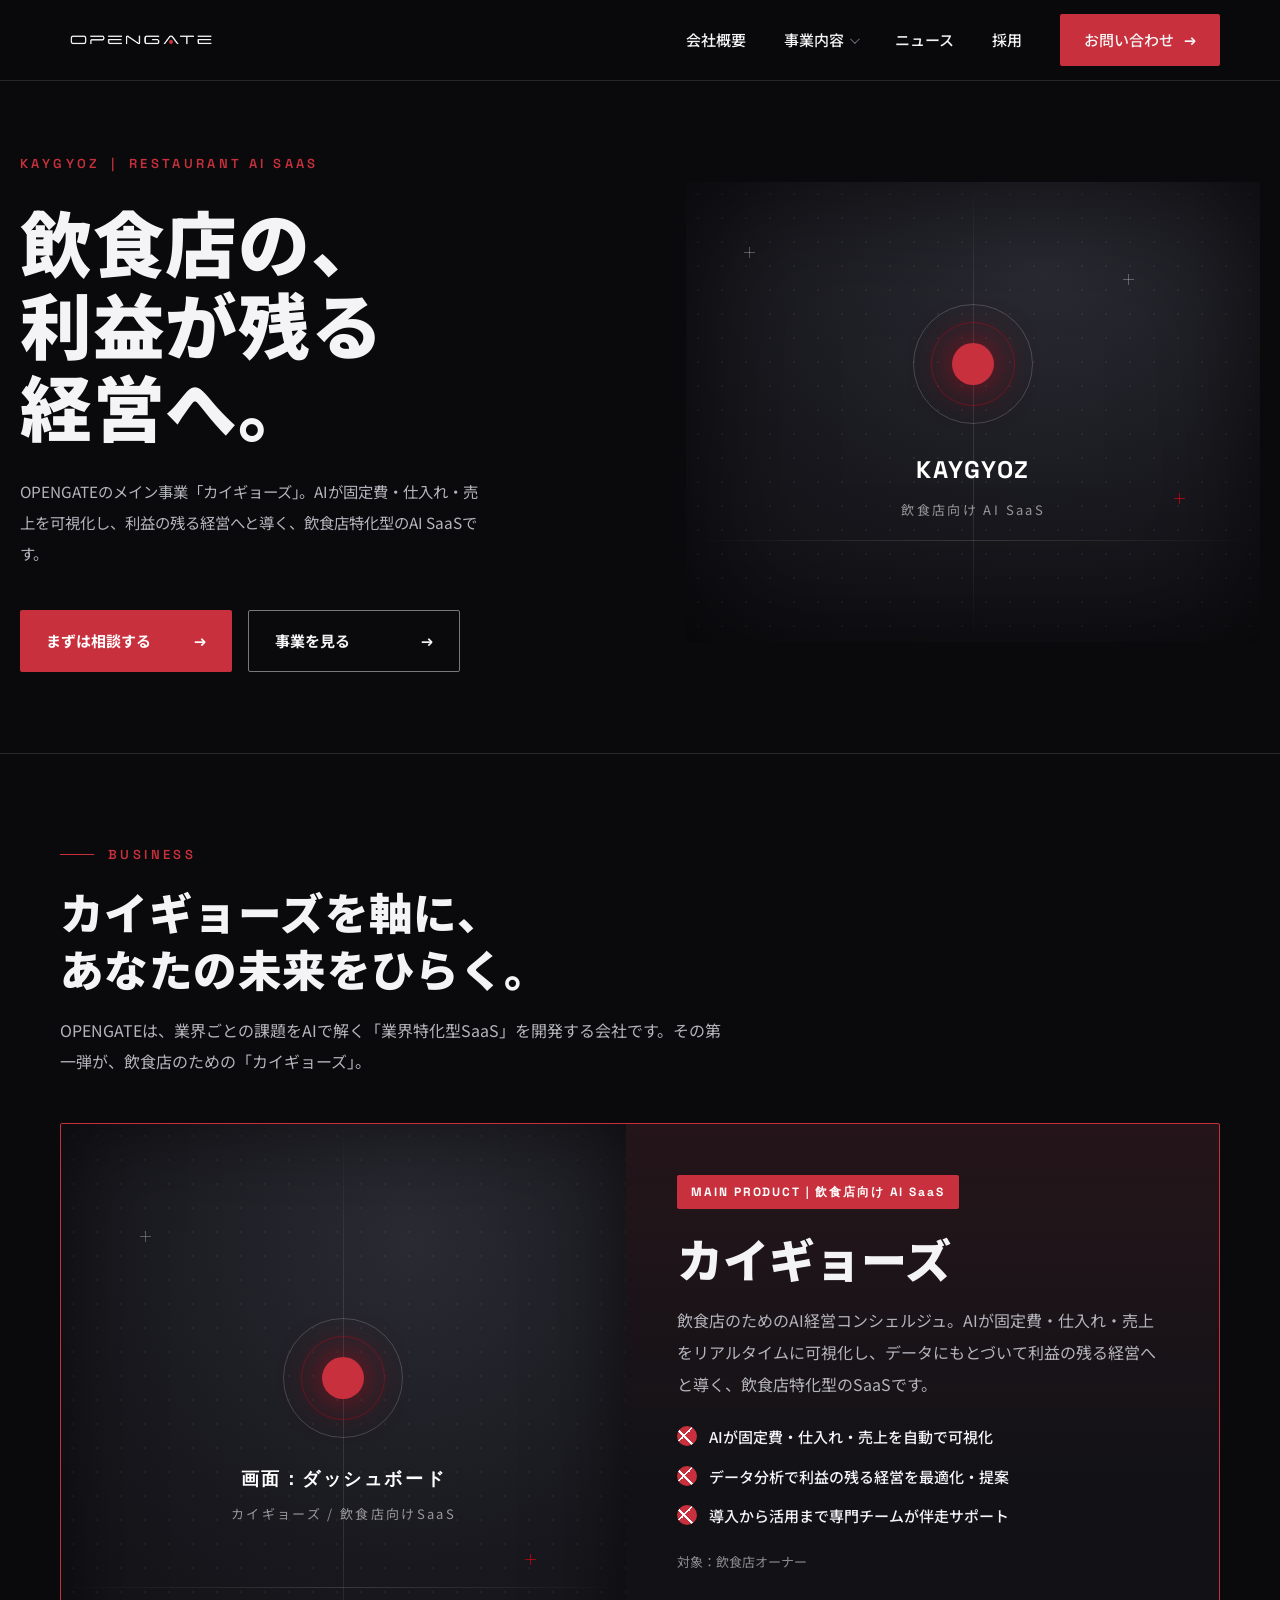
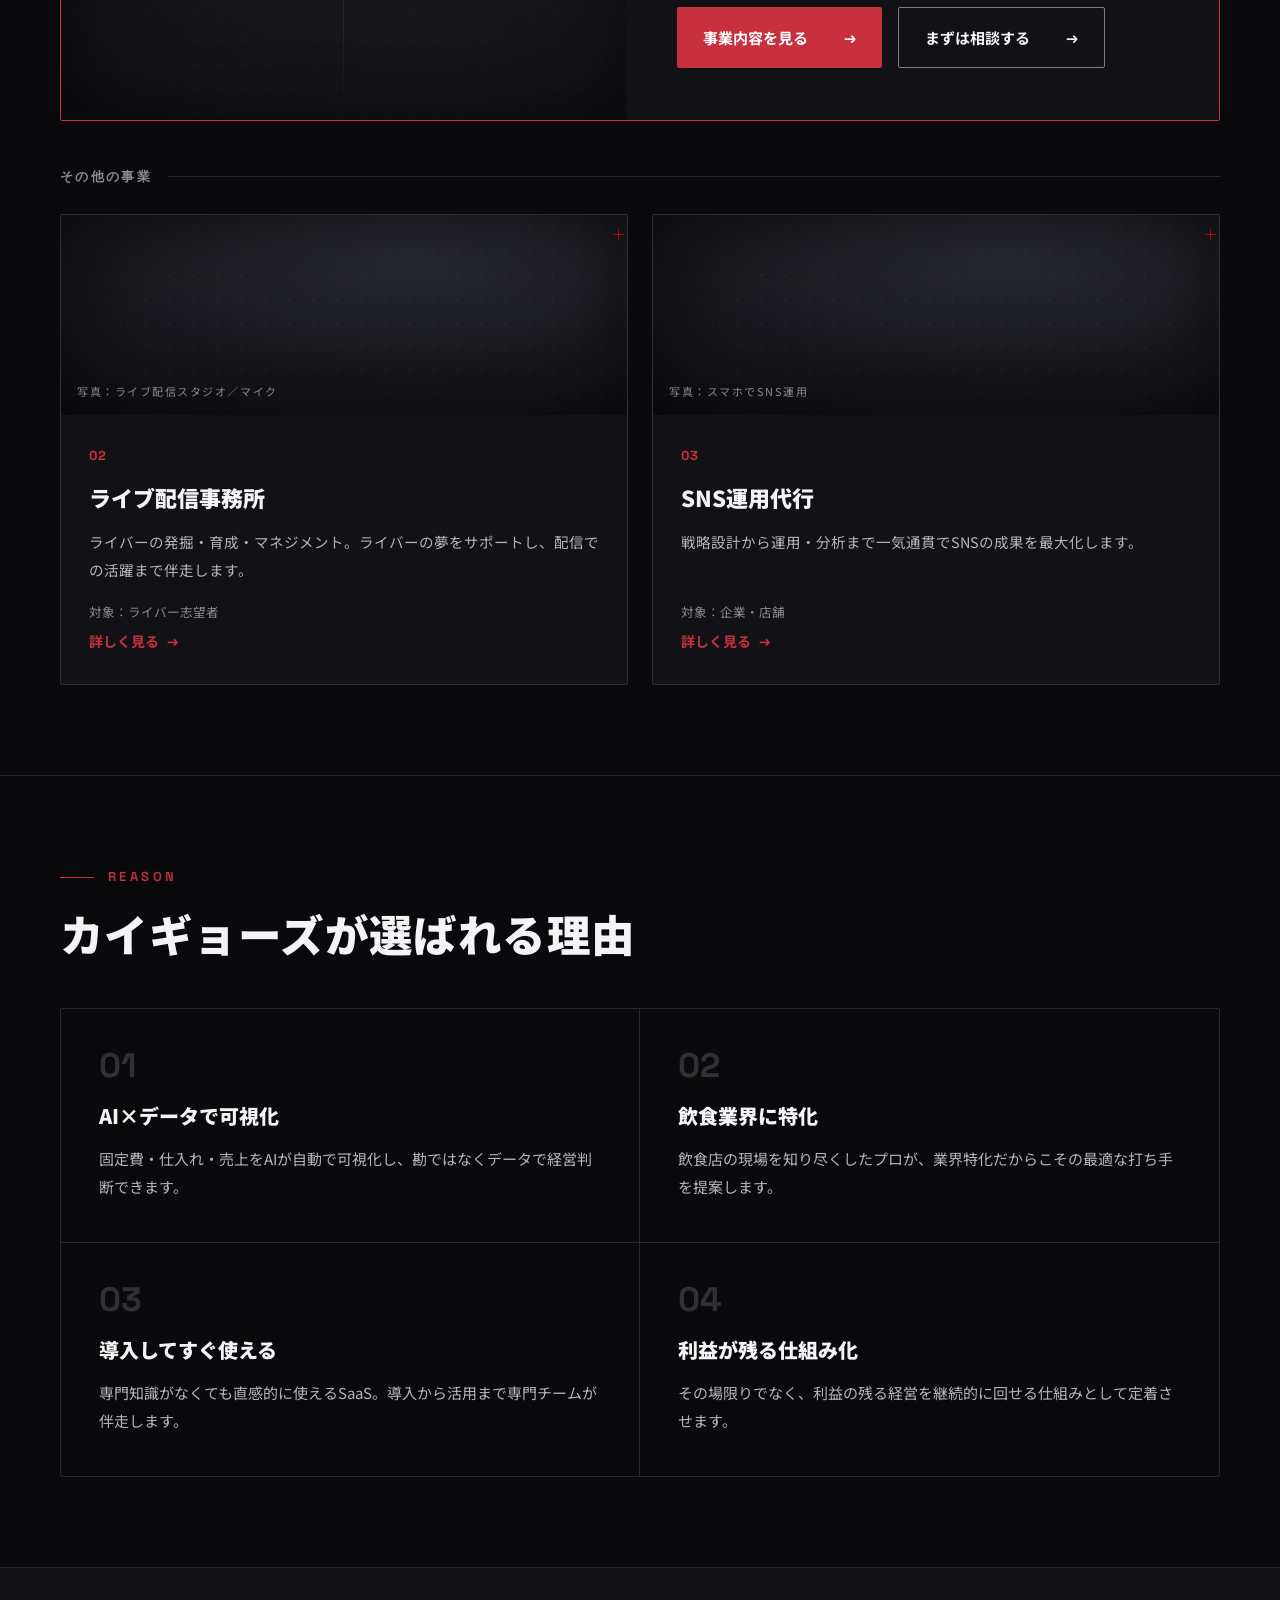
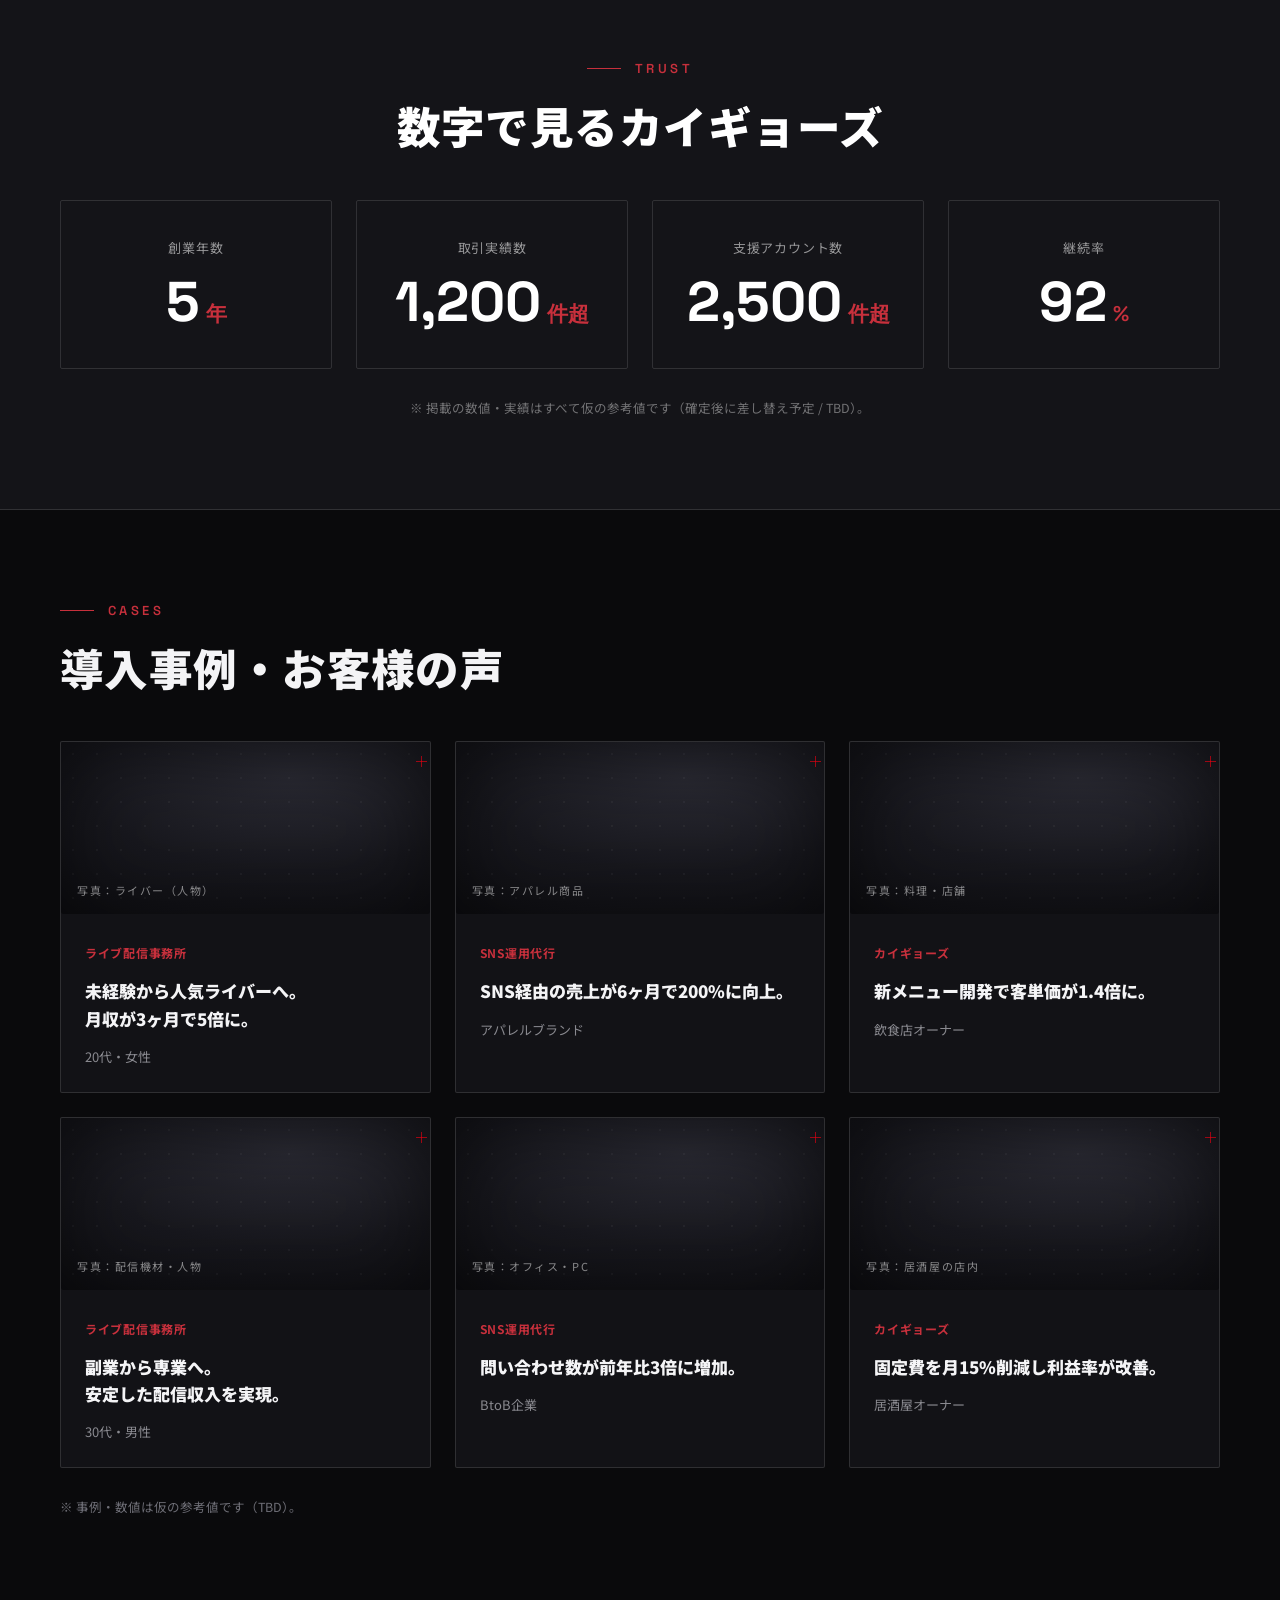
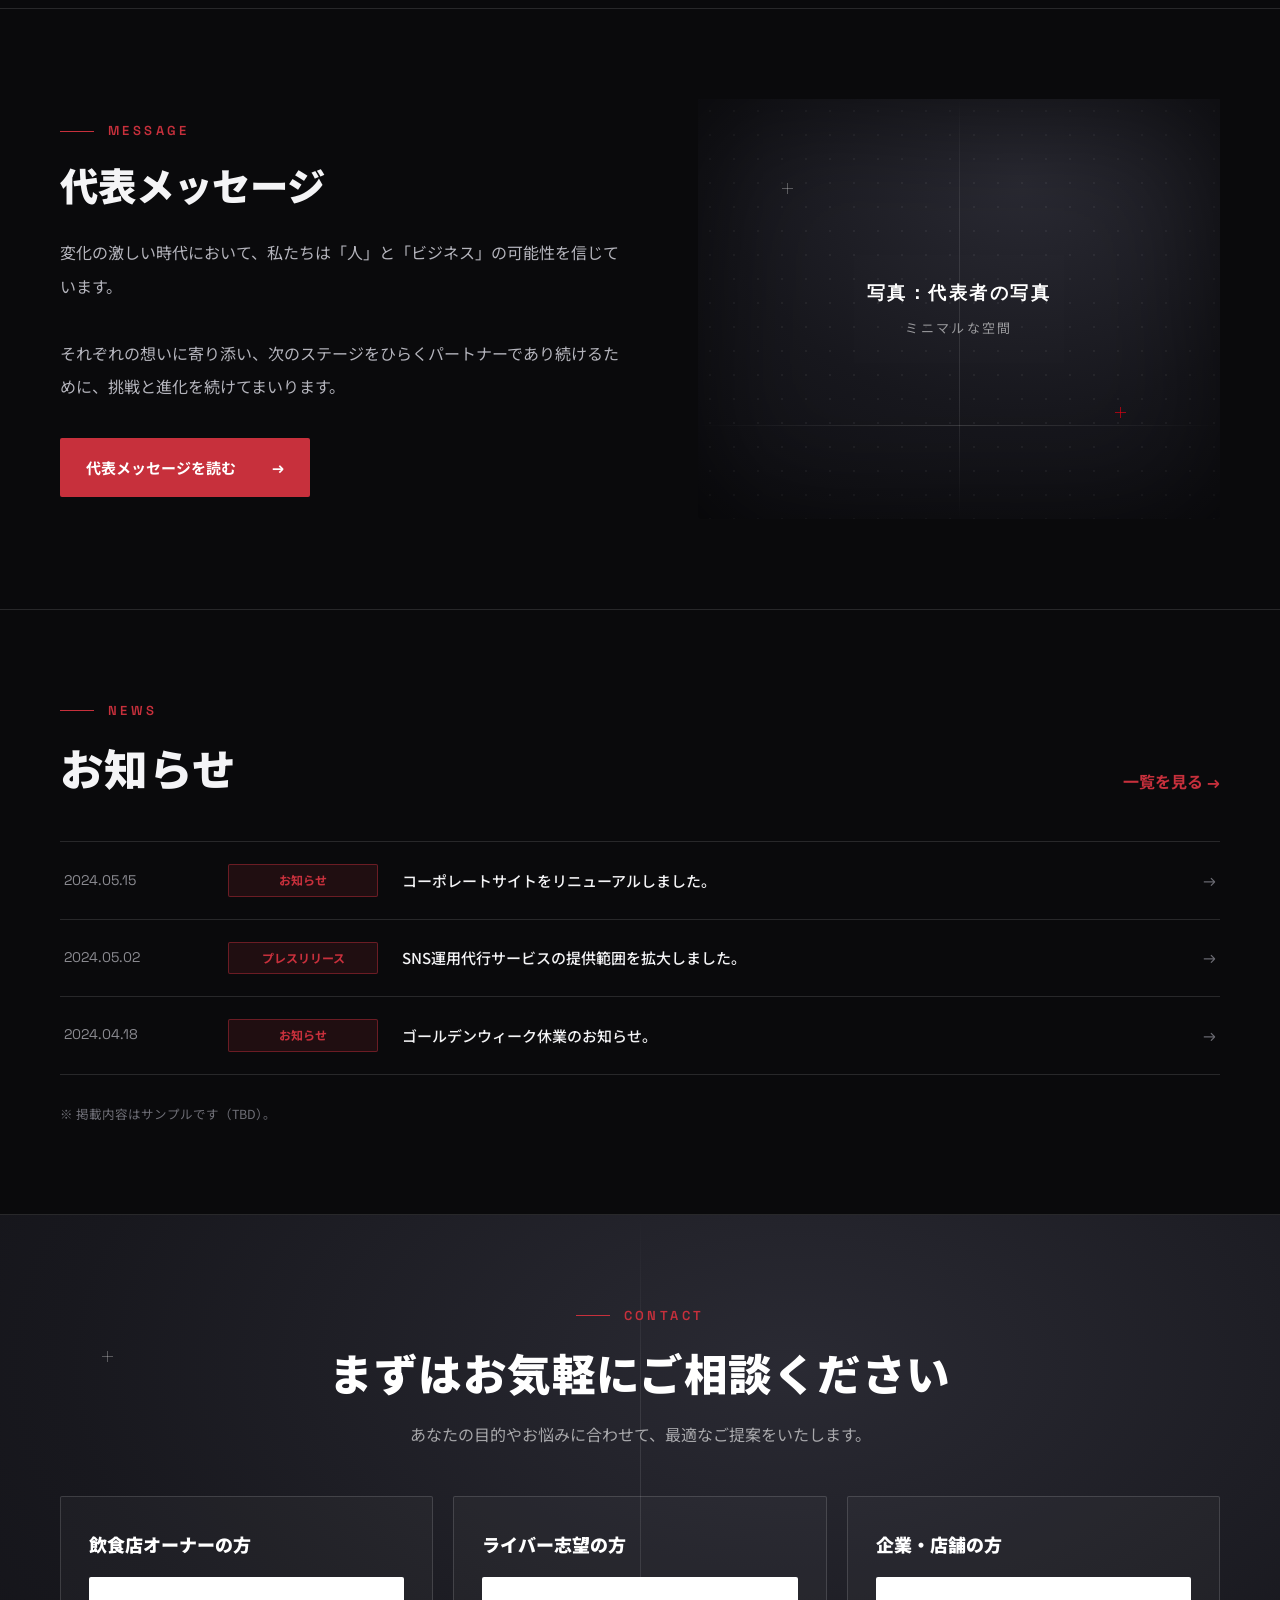
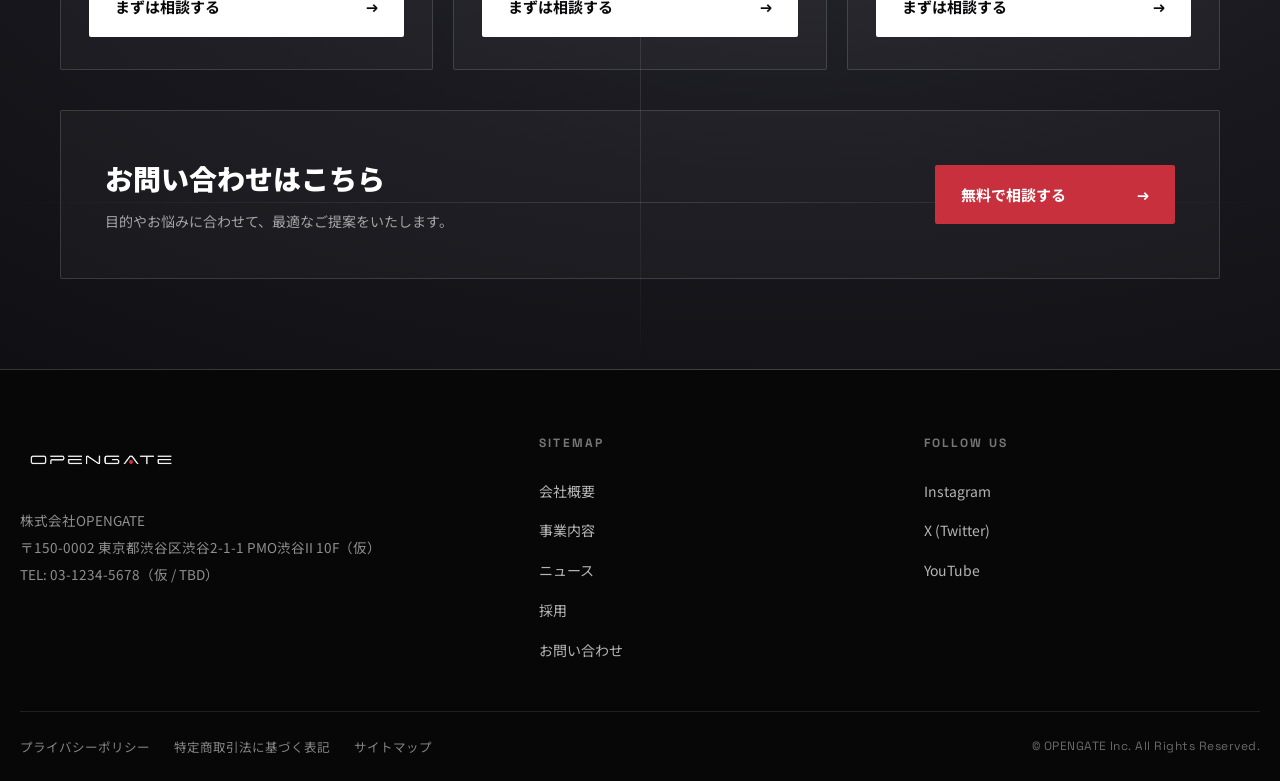
==== index.html @ 56dfe7c3 "Initial commit: カイギョーズ（飲食店向けAI経営SaaS）サイト" ====
<!DOCTYPE html>
<html lang="ja">
<head>
<meta charset="utf-8">
<meta name="viewport" content="width=device-width, initial-scale=1">
<title>カイギョーズ｜飲食店向けAI経営SaaS｜株式会社OPENGATE</title>
<meta name="description" content="カイギョーズは、AIが飲食店の固定費・仕入れ・売上を可視化し、利益の残る経営へと導く飲食店特化型のAI SaaSです。運営は、業界特化型SaaSを開発する株式会社OPENGATE。">
<link rel="preconnect" href="https://fonts.googleapis.com">
<link rel="preconnect" href="https://fonts.gstatic.com" crossorigin>
<link href="https://fonts.googleapis.com/css2?family=Noto+Sans+JP:wght@400;500;700;900&family=Space+Grotesk:wght@500;600;700&display=swap" rel="stylesheet">
<link rel="stylesheet" href="style.css">
</head>
<body>

<!-- ============ HEADER ============ -->
<header>
  <div class="wrap hbar">
    <a href="index.html" class="logo"><img src="OPENGATE-white.png" alt="OPENGATE"></a>
    <nav class="main">
      <a href="about.html">会社概要</a>
      <div class="navdrop">
        <a href="services.html">事業内容 <span class="caret"></span></a>
        <div class="dropmenu">
          <a href="services.html#kaigyoze"><span class="t">カイギョーズ <span class="en" style="color:var(--accent);font-size:10px;letter-spacing:.1em;">MAIN</span></span><span class="d">飲食店のためのAI経営コンシェルジュ（SaaS）</span></a>
          <a href="services.html#live"><span class="t">ライブ配信事務所</span><span class="d">ライバーの発掘・育成・マネジメント</span></a>
          <a href="services.html#sns"><span class="t">SNS運用代行</span><span class="d">企業・店舗のSNSアカウント運用代行</span></a>
        </div>
      </div>
      <a href="news.html">ニュース</a>
      <a href="recruit.html">採用</a>
      <a href="contact.html" class="btn btn-primary" style="padding:13px 24px;gap:10px;min-width:0;">お問い合わせ <span class="en">→</span></a>
    </nav>
    <button class="burger" id="burger" aria-label="メニュー"><span></span><span></span><span></span></button>
  </div>
  <div class="mobile-nav" id="mnav">
    <a href="about.html">会社概要</a>
    <a href="services.html">事業内容</a>
    <a href="news.html">ニュース</a>
    <a href="recruit.html">採用</a>
    <a href="contact.html" class="btn btn-primary">お問い合わせ <span class="en">→</span></a>
  </div>
</header>

<main id="top">

<!-- ============ HERO ============ -->
<section class="hero">
  <div class="wrap grid">
    <div>
      <p class="overline plain au" style="margin-bottom:8px;">Kaygyoz ｜ Restaurant AI SaaS</p>
      <h1 class="au d1">飲食店の、<br>利益が残る<br>経営へ。</h1>
      <p class="lead au d2">OPENGATEのメイン事業「カイギョーズ」。AIが固定費・仕入れ・売上を可視化し、利益の残る経営へと導く、飲食店特化型のAI SaaSです。</p>
      <div class="cta au d3">
        <a href="contact.html" class="btn btn-primary">まずは相談する <span class="en">→</span></a>
        <a href="#business" class="btn btn-ghost">事業を見る <span class="en">→</span></a>
      </div>
    </div>
    <div class="panel au d2" style="animation:heroSlide .9s both ease-out;animation-delay:.15s;">
      <div class="vline"></div><div class="hline"></div>
      <span class="cross" style="left:10%;top:14%;"></span>
      <span class="cross red" style="right:13%;bottom:30%;"></span>
      <span class="cross" style="right:22%;top:20%;"></span>
      <div class="panel-center">
        <div class="gate"><span class="ring"></span><span class="ring r2"></span><span class="core"></span></div>
        <div class="ptitle">KAYGYOZ</div>
        <div class="psub">飲食店向け AI SaaS</div>
      </div>
    </div>
  </div>
</section>

<!-- ============ BUSINESS ============ -->
<section class="block" id="business">
  <div class="wrap">
    <div class="shead reveal">
      <span class="overline">Business</span>
      <h2>カイギョーズを軸に、<br>あなたの未来をひらく。</h2>
      <p>OPENGATEは、業界ごとの課題をAIで解く「業界特化型SaaS」を開発する会社です。その第一弾が、飲食店のための「カイギョーズ」。</p>
    </div>

    <!-- メイン事業：カイギョーズ -->
    <div class="feature reveal" id="pickup">
      <div class="ph">
        <div class="vline"></div><div class="hline"></div>
        <span class="cross" style="left:14%;top:18%;"></span>
        <span class="cross red" style="right:16%;bottom:26%;"></span>
        <div class="panel-center">
          <div class="gate"><span class="ring"></span><span class="ring r2"></span><span class="core"></span></div>
          <div class="ptitle" style="font-size:18px;letter-spacing:.14em;">画面：ダッシュボード</div>
          <div class="psub">カイギョーズ / 飲食店向けSaaS</div>
        </div>
      </div>
      <div class="fbody">
        <span class="badge">MAIN PRODUCT｜飲食店向け AI SaaS</span>
        <h3>カイギョーズ</h3>
        <p class="desc">飲食店のためのAI経営コンシェルジュ。AIが固定費・仕入れ・売上をリアルタイムに可視化し、データにもとづいて利益の残る経営へと導く、飲食店特化型のSaaSです。</p>
        <ul class="pulist">
          <li>AIが固定費・仕入れ・売上を自動で可視化</li>
          <li>データ分析で利益の残る経営を最適化・提案</li>
          <li>導入から活用まで専門チームが伴走サポート</li>
        </ul>
        <span class="target">対象：飲食店オーナー</span>
        <div class="pucta">
          <a href="services.html#kaigyoze" class="btn btn-primary" style="min-width:200px;">事業内容を見る <span class="en">→</span></a>
          <a href="contact.html" class="btn btn-ghost" style="min-width:172px;">まずは相談する <span class="en">→</span></a>
        </div>
      </div>
    </div>

    <!-- その他の事業 -->
    <p class="subhead reveal">その他の事業</p>
    <div class="biz two">
      <div class="bcard reveal">
        <div class="ph"><span class="crn"><span class="cross red"></span></span><span class="lab">写真：ライブ配信スタジオ／マイク</span></div>
        <div class="body">
          <span class="idx">02</span>
          <h3>ライブ配信事務所</h3>
          <p>ライバーの発掘・育成・マネジメント。ライバーの夢をサポートし、配信での活躍まで伴走します。</p>
          <span class="target">対象：ライバー志望者</span>
          <a href="services.html#live" class="more">詳しく見る <span class="en">→</span></a>
        </div>
      </div>
      <div class="bcard reveal">
        <div class="ph"><span class="crn"><span class="cross red"></span></span><span class="lab">写真：スマホでSNS運用</span></div>
        <div class="body">
          <span class="idx">03</span>
          <h3>SNS運用代行</h3>
          <p>戦略設計から運用・分析まで一気通貫でSNSの成果を最大化します。</p>
          <span class="target">対象：企業・店舗</span>
          <a href="services.html#sns" class="more">詳しく見る <span class="en">→</span></a>
        </div>
      </div>
    </div>
  </div>
</section>

<!-- ============ REASON ============ -->
<section class="block" id="reason">
  <div class="wrap">
    <div class="shead reveal">
      <span class="overline">Reason</span>
      <h2>カイギョーズが選ばれる理由</h2>
    </div>
    <div class="reasons reveal">
      <div class="rcell"><div class="rn">01</div><h3>AI×データで可視化</h3><p>固定費・仕入れ・売上をAIが自動で可視化し、勘ではなくデータで経営判断できます。</p></div>
      <div class="rcell"><div class="rn">02</div><h3>飲食業界に特化</h3><p>飲食店の現場を知り尽くしたプロが、業界特化だからこその最適な打ち手を提案します。</p></div>
      <div class="rcell"><div class="rn">03</div><h3>導入してすぐ使える</h3><p>専門知識がなくても直感的に使えるSaaS。導入から活用まで専門チームが伴走します。</p></div>
      <div class="rcell"><div class="rn">04</div><h3>利益が残る仕組み化</h3><p>その場限りでなく、利益の残る経営を継続的に回せる仕組みとして定着させます。</p></div>
    </div>
  </div>
</section>

<!-- ============ TRUST ============ -->
<section class="block trust">
  <div class="wrap">
    <div class="shead center reveal">
      <span class="overline center">Trust</span>
      <h2>数字で見るカイギョーズ</h2>
    </div>
    <div class="stats">
      <div class="stat reveal"><div class="lab">創業年数</div><div class="val">5<span class="u">年</span></div></div>
      <div class="stat reveal"><div class="lab">取引実績数</div><div class="val">1,200<span class="u">件超</span></div></div>
      <div class="stat reveal"><div class="lab">支援アカウント数</div><div class="val">2,500<span class="u">件超</span></div></div>
      <div class="stat reveal"><div class="lab">継続率</div><div class="val">92<span class="u">%</span></div></div>
    </div>
    <p class="note center" style="text-align:center;">※ 掲載の数値・実績はすべて仮の参考値です（確定後に差し替え予定 / TBD）。</p>
  </div>
</section>

<!-- ============ CASES ============ -->
<section class="block" id="cases">
  <div class="wrap">
    <div class="shead reveal">
      <span class="overline">Cases</span>
      <h2>導入事例・お客様の声</h2>
    </div>
    <div class="cases">
      <div class="ccard reveal">
        <div class="ph"><span class="crn"><span class="cross red"></span></span><span class="lab">写真：ライバー（人物）</span></div>
        <div class="body"><span class="cat">ライブ配信事務所</span><h3>未経験から人気ライバーへ。月収が3ヶ月で5倍に。</h3><div class="who">20代・女性</div></div>
      </div>
      <div class="ccard reveal">
        <div class="ph"><span class="crn"><span class="cross red"></span></span><span class="lab">写真：アパレル商品</span></div>
        <div class="body"><span class="cat">SNS運用代行</span><h3>SNS経由の売上が6ヶ月で200%に向上。</h3><div class="who">アパレルブランド</div></div>
      </div>
      <div class="ccard reveal">
        <div class="ph"><span class="crn"><span class="cross red"></span></span><span class="lab">写真：料理・店舗</span></div>
        <div class="body"><span class="cat">カイギョーズ</span><h3>新メニュー開発で客単価が1.4倍に。</h3><div class="who">飲食店オーナー</div></div>
      </div>
      <div class="ccard reveal">
        <div class="ph"><span class="crn"><span class="cross red"></span></span><span class="lab">写真：配信機材・人物</span></div>
        <div class="body"><span class="cat">ライブ配信事務所</span><h3>副業から専業へ。安定した配信収入を実現。</h3><div class="who">30代・男性</div></div>
      </div>
      <div class="ccard reveal">
        <div class="ph"><span class="crn"><span class="cross red"></span></span><span class="lab">写真：オフィス・PC</span></div>
        <div class="body"><span class="cat">SNS運用代行</span><h3>問い合わせ数が前年比3倍に増加。</h3><div class="who">BtoB企業</div></div>
      </div>
      <div class="ccard reveal">
        <div class="ph"><span class="crn"><span class="cross red"></span></span><span class="lab">写真：居酒屋の店内</span></div>
        <div class="body"><span class="cat">カイギョーズ</span><h3>固定費を月15%削減し利益率が改善。</h3><div class="who">居酒屋オーナー</div></div>
      </div>
    </div>
    <p class="note">※ 事例・数値は仮の参考値です（TBD）。</p>
  </div>
</section>

<!-- ============ MESSAGE ============ -->
<section class="block" id="message">
  <div class="wrap msg">
    <div class="reveal">
      <span class="overline">Message</span>
      <h2>代表メッセージ</h2>
      <p>変化の激しい時代において、私たちは「人」と「ビジネス」の可能性を信じています。<br><br>それぞれの想いに寄り添い、次のステージをひらくパートナーであり続けるために、挑戦と進化を続けてまいります。</p>
      <div class="pucta" style="margin-top:34px;">
        <a href="about.html#message" class="btn btn-primary" style="min-width:220px;">代表メッセージを読む <span class="en">→</span></a>
      </div>
    </div>
    <div class="panel reveal">
      <div class="vline"></div><div class="hline"></div>
      <span class="cross" style="left:16%;top:20%;"></span>
      <span class="cross red" style="right:18%;bottom:24%;"></span>
      <div class="panel-center">
        <div class="ptitle" style="font-size:18px;letter-spacing:.14em;">写真：代表者の写真</div>
        <div class="psub">ミニマルな空間</div>
      </div>
    </div>
  </div>
</section>

<!-- ============ NEWS ============ -->
<section class="block" id="news">
  <div class="wrap">
    <div class="shead reveal" style="flex-direction:row;justify-content:space-between;align-items:flex-end;flex-wrap:wrap;gap:20px;">
      <div style="display:flex;flex-direction:column;gap:18px;">
        <span class="overline">News</span>
        <h2>お知らせ</h2>
      </div>
      <a href="news.html" class="more" style="color:var(--accent);font-weight:700;text-decoration:none;">一覧を見る <span class="en">→</span></a>
    </div>
    <div class="newslist reveal">
      <a class="nrow" href="news.html"><time>2024.05.15</time><span class="ncat">お知らせ</span><span class="ntxt">コーポレートサイトをリニューアルしました。</span><span class="narr en">→</span></a>
      <a class="nrow" href="news.html"><time>2024.05.02</time><span class="ncat">プレスリリース</span><span class="ntxt">SNS運用代行サービスの提供範囲を拡大しました。</span><span class="narr en">→</span></a>
      <a class="nrow" href="news.html"><time>2024.04.18</time><span class="ncat">お知らせ</span><span class="ntxt">ゴールデンウィーク休業のお知らせ。</span><span class="narr en">→</span></a>
    </div>
    <p class="note">※ 掲載内容はサンプルです（TBD）。</p>
  </div>
</section>

<!-- ============ CONTACT ============ -->
<section class="block contact" id="contact">
  <div class="panel-deco"><div class="vline"></div><div class="hline"></div>
    <span class="cross" style="left:8%;top:18%;"></span><span class="cross red" style="right:10%;bottom:24%;"></span>
  </div>
  <div class="wrap" style="position:relative;z-index:1;">
    <div class="shead center reveal">
      <span class="overline center">Contact</span>
      <h2>まずはお気軽にご相談ください</h2>
      <p>あなたの目的やお悩みに合わせて、最適なご提案をいたします。</p>
    </div>
    <div class="ccards reveal">
      <div class="cccard"><h3>飲食店オーナーの方</h3><a href="contact.html?type=kaigyoze" class="btn btn-light">まずは相談する <span class="en">→</span></a></div>
      <div class="cccard"><h3>ライバー志望の方</h3><a href="contact.html?type=live" class="btn btn-light">まずは相談する <span class="en">→</span></a></div>
      <div class="cccard"><h3>企業・店舗の方</h3><a href="contact.html?type=sns" class="btn btn-light">まずは相談する <span class="en">→</span></a></div>
    </div>
    <div class="big reveal">
      <div><h3>お問い合わせはこちら</h3><p>目的やお悩みに合わせて、最適なご提案をいたします。</p></div>
      <a href="contact.html" class="btn btn-primary" style="min-width:240px;">無料で相談する <span class="en">→</span></a>
    </div>
  </div>
</section>

</main>

<!-- ============ FOOTER ============ -->
<footer>
  <div class="wrap fgrid">
    <div>
      <a href="index.html" class="logo"><img src="OPENGATE-white.png" alt="OPENGATE"></a>
      <p class="addr">株式会社OPENGATE<br>〒150-0002 東京都渋谷区渋谷2-1-1 PMO渋谷II 10F（仮）<br>TEL: 03-1234-5678（仮 / TBD）</p>
    </div>
    <div class="fcol">
      <h4>Sitemap</h4>
      <a href="about.html">会社概要</a>
      <a href="services.html">事業内容</a>
      <a href="news.html">ニュース</a>
      <a href="recruit.html">採用</a>
      <a href="contact.html">お問い合わせ</a>
    </div>
    <div class="fcol">
      <h4>Follow Us</h4>
      <a href="#">Instagram</a>
      <a href="#">X (Twitter)</a>
      <a href="#">YouTube</a>
    </div>
  </div>
  <div class="wrap fbottom">
    <div class="links">
      <a href="#">プライバシーポリシー</a>
      <a href="#">特定商取引法に基づく表記</a>
      <a href="#">サイトマップ</a>
    </div>
    <span class="cp">© OPENGATE Inc. All Rights Reserved.</span>
  </div>
</footer>

<script src="main.js"></script>
</body>
</html>
---- style.css ----
:root{
    --bg:#0A0A0C;
    --ink:#F4F4F6;
    --accent:#C7303C;        /* ザクロ色（柘榴色） */
    --accent-dark:#A2222E;
    --muted:#B4B4BC;
    --muted2:#8A8A90;
    --muted3:#6E6E76;
    --line:rgba(255,255,255,.12);
    --line2:rgba(255,255,255,.08);
    --soft:#141418;
    --card:#121216;
    --panel:radial-gradient(135% 130% at 62% 20%, #2A2A33 0%, #18181E 42%, #0A0A0D 100%);
    --max:1240px;
    --pad:clamp(20px,4vw,40px);
  }
  *{margin:0;padding:0;box-sizing:border-box;}
  html{scroll-behavior:smooth;}
  body{
    background:var(--bg);
    color:var(--ink);
    font-family:'Noto Sans JP',sans-serif;
    -webkit-font-smoothing:antialiased;
    overflow-x:hidden;
    line-height:1.7;
  }
  a{color:inherit;}
  img{display:block;max-width:100%;}
  .en{font-family:'Space Grotesk',sans-serif;}
  h1,h2,h3{word-break:keep-all;overflow-wrap:break-word;}
  .wrap{max-width:var(--max);margin:0 auto;padding-left:var(--pad);padding-right:var(--pad);}

  /* ---------- overline label ---------- */
  .overline{
    font-family:'Space Grotesk',sans-serif;
    font-size:13px;font-weight:600;letter-spacing:.26em;
    text-transform:uppercase;color:var(--accent);
    display:flex;align-items:center;gap:14px;
  }
  .overline::before{content:"";width:34px;height:1px;background:var(--accent);}
  .overline.center{justify-content:center;}
  .overline.plain::before{display:none;}

  /* ---------- buttons ---------- */
  .btn{
    display:inline-flex;align-items:center;justify-content:space-between;gap:36px;
    font-size:15px;font-weight:700;text-decoration:none;
    padding:17px 26px;border-radius:2px;
    transition:background .2s,color .2s,transform .2s;white-space:nowrap;
  }
  .btn .en{font-weight:700;}
  .btn-primary{background:var(--accent);color:#fff;}
  .btn-primary:hover{background:var(--accent-dark);transform:translateY(-2px);}
  .btn-ghost{background:transparent;color:var(--ink);border:1px solid rgba(255,255,255,.45);}
  .btn-ghost:hover{background:var(--ink);color:#0A0A0C;}
  .btn-light{background:#fff;color:#0A0A0C;}
  .btn-light:hover{transform:translateY(-2px);background:var(--accent);color:#fff;}

  /* ---------- header ---------- */
  header{
    position:sticky;top:0;z-index:50;
    background:rgba(10,10,12,.82);
    backdrop-filter:saturate(180%) blur(12px);
    border-bottom:1px solid var(--line);
  }
  .hbar{height:80px;display:flex;align-items:center;justify-content:space-between;}
  .logo{display:flex;align-items:center;text-decoration:none;flex-shrink:0;}
  .logo img{height:54px;width:auto;display:block;}
  nav.main{display:flex;align-items:center;gap:38px;}
  nav.main a{font-size:15px;font-weight:500;text-decoration:none;color:var(--ink);transition:color .2s;}
  nav.main a:hover{color:var(--accent);}
  .navdrop{position:relative;}
  .navdrop > a{display:flex;align-items:center;gap:6px;}
  .navdrop .caret{width:7px;height:7px;border-right:1.5px solid var(--muted3);border-bottom:1.5px solid var(--muted3);transform:rotate(45deg) translateY(-2px);}
  .dropmenu{
    position:absolute;top:calc(100% + 14px);left:50%;transform:translateX(-50%) translateY(8px);
    background:#15151A;border:1px solid var(--line);box-shadow:0 24px 60px -20px rgba(0,0,0,.6);
    padding:10px;min-width:266px;border-radius:2px;
    opacity:0;visibility:hidden;transition:.22s;
  }
  .navdrop:hover .dropmenu{opacity:1;visibility:visible;transform:translateX(-50%) translateY(0);}
  .dropmenu::before{content:"";position:absolute;top:-7px;left:50%;transform:translateX(-50%) rotate(45deg);width:12px;height:12px;background:#15151A;border-left:1px solid var(--line);border-top:1px solid var(--line);}
  .dropmenu a{display:block;padding:12px 16px;text-decoration:none;border-radius:2px;transition:background .18s;}
  .dropmenu a:hover{background:var(--soft);}
  .dropmenu a .t{display:block;font-size:14px;font-weight:700;color:var(--ink);}
  .dropmenu a .d{display:block;font-size:12px;color:var(--muted2);margin-top:3px;}
  .burger{display:none;flex-direction:column;gap:5px;width:44px;height:44px;align-items:center;justify-content:center;background:none;border:none;cursor:pointer;}
  .burger span{width:24px;height:2px;background:var(--ink);}
  .mobile-nav{display:none;border-top:1px solid var(--line);background:#0A0A0C;padding:8px var(--pad) 26px;}
  .mobile-nav a{display:block;padding:14px 0;font-size:16px;font-weight:600;text-decoration:none;border-bottom:1px solid var(--line2);}
  .mobile-nav .btn{display:flex;justify-content:center;margin-top:16px;}

  /* ---------- hero ---------- */
  .hero{position:relative;border-bottom:1px solid var(--line);overflow:hidden;}
  .hero .grid{
    padding:clamp(56px,8vh,104px) 0 clamp(64px,9vh,112px);
    display:grid;grid-template-columns:1.05fr 1fr;gap:64px;align-items:center;
  }
  .hero h1{
    font-weight:900;font-size:clamp(44px,5.6vw,76px);line-height:1.14;letter-spacing:.01em;margin:26px 0 0;
    word-break:keep-all;overflow-wrap:break-word;
  }
  .hero .lead{margin:30px 0 0;font-size:clamp(15px,1.2vw,18px);line-height:2;color:var(--muted);max-width:30em;}
  .hero .cta{display:flex;flex-wrap:wrap;gap:16px;margin-top:42px;}
  .hero .cta .btn{min-width:212px;}

  /* dark visual panel */
  .panel{
    position:relative;min-height:460px;border-radius:2px;overflow:hidden;
    background:radial-gradient(rgba(255,255,255,.05) 1px, transparent 1.4px) 0 0/24px 24px, var(--panel);
    box-shadow:inset 0 0 130px rgba(0,0,0,.65);
  }
  .vline{position:absolute;left:50%;top:0;bottom:0;width:1px;background:linear-gradient(180deg,rgba(255,255,255,0),rgba(255,255,255,.10) 28%,rgba(255,255,255,.10) 72%,rgba(255,255,255,0));}
  .hline{position:absolute;left:0;right:0;bottom:22%;height:1px;background:linear-gradient(90deg,rgba(255,255,255,0),rgba(255,255,255,.14) 50%,rgba(255,255,255,0));}
  .cross{position:absolute;width:11px;height:11px;}
  .cross::before{content:"";position:absolute;left:5px;top:0;width:1px;height:11px;background:rgba(255,255,255,.28);}
  .cross::after{content:"";position:absolute;top:5px;left:0;width:11px;height:1px;background:rgba(255,255,255,.28);}
  .cross.red::before{background:rgba(230,0,18,.65);}
  .cross.red::after{background:rgba(230,0,18,.65);}
  .panel-center{position:absolute;inset:0;display:flex;flex-direction:column;align-items:center;justify-content:center;text-align:center;color:#fff;padding:24px;}
  .panel-center .gate{position:relative;width:120px;height:120px;margin-bottom:26px;}
  .panel-center .gate .ring{position:absolute;inset:0;border:1px solid rgba(255,255,255,.18);border-radius:50%;}
  .panel-center .gate .ring.r2{inset:18px;border-color:rgba(230,0,18,.35);}
  .panel-center .gate .core{position:absolute;left:50%;top:50%;transform:translate(-50%,-50%);width:42px;height:42px;border-radius:50%;background:var(--accent);box-shadow:0 0 40px rgba(230,0,18,.7);}
  .panel-center .ptitle{font-family:'Space Grotesk',sans-serif;font-size:24px;font-weight:700;letter-spacing:.08em;}
  .panel-center .psub{font-size:13px;color:rgba(255,255,255,.55);margin-top:8px;letter-spacing:.18em;}

  /* generic image placeholder */
  .ph{position:relative;border-radius:2px;overflow:hidden;background:radial-gradient(rgba(255,255,255,.045) 1px, transparent 1.4px) 0 0/24px 24px, var(--panel);box-shadow:inset 0 0 90px rgba(0,0,0,.55);min-height:200px;}
  .ph .lab{position:absolute;left:16px;bottom:14px;font-size:11px;letter-spacing:.14em;color:rgba(255,255,255,.5);}
  .ph .crn{position:absolute;top:14px;right:14px;}

  /* ---------- section base ---------- */
  section.block{padding:clamp(72px,10vh,128px) 0;border-bottom:1px solid var(--line);}
  .shead{display:flex;flex-direction:column;gap:18px;margin-bottom:clamp(40px,5vh,64px);}
  .shead.center{align-items:center;text-align:center;}
  .shead h2{font-size:clamp(28px,3.4vw,44px);font-weight:900;line-height:1.3;letter-spacing:.01em;}
  .shead p{color:var(--muted);font-size:16px;line-height:1.95;max-width:42em;}

  /* ---------- featured business (カイギョーズ) ---------- */
  .feature{
    display:grid;grid-template-columns:1fr 1.05fr;gap:0;
    border:1px solid var(--accent);border-radius:2px;overflow:hidden;
    background:linear-gradient(180deg,rgba(199,48,60,.10),rgba(199,48,60,0) 60%),var(--card);
    margin-bottom:clamp(40px,5vh,56px);
  }
  .feature .ph{min-height:100%;border-radius:0;}
  .feature .fbody{padding:clamp(32px,4vw,56px);display:flex;flex-direction:column;justify-content:center;}
  .badge{display:inline-flex;align-items:center;gap:10px;align-self:flex-start;font-family:'Space Grotesk',sans-serif;font-size:12px;font-weight:700;letter-spacing:.16em;color:#fff;background:var(--accent);padding:7px 14px;border-radius:2px;}
  .feature h3{font-size:clamp(30px,3.6vw,46px);font-weight:900;line-height:1.2;margin:22px 0 18px;}
  .feature .desc{color:var(--muted);font-size:16px;line-height:2;max-width:34em;}
  .feature .pulist{margin-top:24px;}
  .feature .target{margin-top:22px;font-size:13px;color:var(--muted2);}

  .subhead{display:flex;align-items:center;gap:16px;font-family:'Space Grotesk',sans-serif;font-size:13px;font-weight:600;letter-spacing:.18em;text-transform:uppercase;color:var(--muted2);margin:0 0 26px;}
  .subhead::after{content:"";flex:1;height:1px;background:var(--line);}

  /* ---------- business cards ---------- */
  .biz{display:grid;grid-template-columns:repeat(3,1fr);gap:24px;}
  .biz.two{grid-template-columns:repeat(2,1fr);}
  .bcard{border:1px solid var(--line);border-radius:2px;overflow:hidden;background:var(--card);display:flex;flex-direction:column;transition:transform .25s,box-shadow .25s,border-color .25s;}
  .bcard:hover{transform:translateY(-5px);box-shadow:0 30px 60px -30px rgba(0,0,0,.7);border-color:var(--accent);}
  .bcard .ph{min-height:200px;}
  .bcard .body{padding:30px 28px;display:flex;flex-direction:column;flex:1;}
  .bcard .idx{font-family:'Space Grotesk',sans-serif;font-size:13px;font-weight:700;color:var(--accent);letter-spacing:.1em;}
  .bcard h3{font-size:22px;font-weight:900;margin:12px 0 12px;}
  .bcard p{color:var(--muted);font-size:14.5px;line-height:1.9;flex:1;}
  .bcard .target{margin-top:18px;font-size:12.5px;color:var(--muted2);}
  .bcard .more{margin-top:8px;font-weight:700;font-size:14px;color:var(--accent);display:inline-flex;gap:8px;align-items:center;text-decoration:none;}

  /* ---------- pick up ---------- */
  .pickup{background:var(--soft);border-top:1px solid var(--line);}
  .pugrid{display:grid;grid-template-columns:1fr 1.1fr;gap:clamp(40px,5vw,72px);align-items:center;}
  .pugrid .panel{min-height:420px;}
  .pickup h2{font-size:clamp(28px,3.2vw,42px);font-weight:900;line-height:1.3;margin:18px 0 20px;}
  .pickup .desc{color:var(--muted);font-size:16px;line-height:2;}
  .pulist{list-style:none;margin:28px 0 0;display:flex;flex-direction:column;gap:14px;}
  .pulist li{display:flex;align-items:flex-start;gap:12px;font-size:15px;font-weight:500;}
  .pulist li::before{content:"";flex-shrink:0;width:20px;height:20px;margin-top:2px;border-radius:50%;background:var(--accent);position:relative;background-image:linear-gradient(45deg,transparent 40%,#fff 40%,#fff 46%,transparent 46%),linear-gradient(-45deg,transparent 55%,#fff 55%,#fff 61%,transparent 61%);}
  .pucta{display:flex;flex-wrap:wrap;gap:16px;margin-top:34px;}

  /* ---------- reasons ---------- */
  .reasons{display:grid;grid-template-columns:repeat(2,1fr);gap:0;border:1px solid var(--line);border-radius:2px;overflow:hidden;}
  .rcell{padding:40px clamp(28px,3vw,48px);border-right:1px solid var(--line);border-bottom:1px solid var(--line);}
  .rcell:nth-child(2n){border-right:none;}
  .rcell:nth-last-child(-n+2){border-bottom:none;}
  .rcell .rn{font-family:'Space Grotesk',sans-serif;font-size:34px;font-weight:700;color:rgba(255,255,255,.16);line-height:1;}
  .rcell h3{font-size:20px;font-weight:900;margin:16px 0 12px;}
  .rcell p{color:var(--muted);font-size:15px;line-height:1.9;}

  /* ---------- trust / stats ---------- */
  .trust{background:var(--soft);color:#fff;}
  .trust .shead h2{color:#fff;}
  .stats{display:grid;grid-template-columns:repeat(4,1fr);gap:24px;}
  .stat{border:1px solid rgba(255,255,255,.12);border-radius:2px;padding:36px 28px;text-align:center;}
  .stat .lab{font-size:13px;color:rgba(255,255,255,.55);letter-spacing:.06em;}
  .stat .val{font-family:'Space Grotesk',sans-serif;font-size:clamp(38px,4.6vw,56px);font-weight:700;line-height:1.1;margin-top:12px;}
  .stat .val .u{font-size:.38em;color:var(--accent);margin-left:6px;font-weight:600;}
  .note{color:var(--muted3);font-size:12.5px;margin-top:28px;}
  .trust .note{color:rgba(255,255,255,.4);}

  /* ---------- cases ---------- */
  .cases{display:grid;grid-template-columns:repeat(3,1fr);gap:24px;}
  .ccard{border:1px solid var(--line);border-radius:2px;overflow:hidden;background:var(--card);transition:border-color .25s;}
  .ccard:hover{border-color:var(--accent);}
  .ccard .ph{min-height:172px;}
  .ccard .body{padding:24px;}
  .ccard .cat{font-size:12px;font-weight:700;color:var(--accent);letter-spacing:.06em;}
  .ccard h3{font-size:17px;font-weight:900;margin:12px 0 14px;line-height:1.6;}
  .ccard .who{font-size:13px;color:var(--muted2);}

  /* ---------- message ---------- */
  .msg{display:grid;grid-template-columns:1.1fr 1fr;gap:clamp(40px,5vw,72px);align-items:center;}
  .msg .panel{min-height:420px;}
  .msg h2{font-size:clamp(26px,3vw,40px);font-weight:900;line-height:1.3;margin:18px 0 26px;}
  .msg p{color:var(--muted);font-size:16px;line-height:2.1;}

  /* ---------- news ---------- */
  .newslist{border-top:1px solid var(--line);}
  .nrow{display:grid;grid-template-columns:140px 150px 1fr auto;gap:24px;align-items:center;padding:22px 4px;border-bottom:1px solid var(--line);text-decoration:none;transition:background .2s;}
  .nrow:hover{background:var(--soft);}
  .nrow time{font-family:'Space Grotesk',sans-serif;font-size:14px;color:var(--muted2);}
  .nrow .ncat{font-size:12px;font-weight:700;color:var(--accent);border:1px solid rgba(199,48,60,.45);background:rgba(199,48,60,.12);border-radius:2px;padding:5px 0;text-align:center;}
  .nrow .ntxt{font-size:15px;font-weight:500;}
  .nrow .narr{color:var(--muted3);}

  /* ---------- contact ---------- */
  .contact{position:relative;background:var(--panel);color:#fff;overflow:hidden;}
  .contact .panel-deco{position:absolute;inset:0;}
  .contact .shead h2{color:#fff;}
  .contact .shead p{color:rgba(255,255,255,.6);}
  .ccards{display:grid;grid-template-columns:repeat(3,1fr);gap:20px;margin-bottom:40px;}
  .cccard{border:1px solid rgba(255,255,255,.14);border-radius:2px;padding:32px 28px;background:rgba(255,255,255,.03);}
  .cccard h3{font-size:18px;font-weight:900;margin-bottom:18px;}
  .cccard .btn{width:100%;}
  .contact .big{display:flex;flex-wrap:wrap;align-items:center;justify-content:space-between;gap:24px;border:1px solid rgba(255,255,255,.14);border-radius:2px;padding:clamp(28px,4vw,44px);background:rgba(255,255,255,.03);}
  .contact .big h3{font-size:clamp(20px,2.4vw,28px);font-weight:900;}
  .contact .big p{color:rgba(255,255,255,.6);font-size:14px;margin-top:8px;}

  /* ---------- footer ---------- */
  footer{background:#070708;color:rgba(255,255,255,.7);}
  .fgrid{display:grid;grid-template-columns:1.4fr 1fr 1fr;gap:48px;padding:clamp(56px,7vh,88px) 0 40px;}
  .fgrid .logo{color:#fff;}
  .fgrid p.addr{font-size:13.5px;line-height:2;color:rgba(255,255,255,.55);margin-top:20px;}
  .fcol h4{font-size:12px;letter-spacing:.18em;text-transform:uppercase;color:rgba(255,255,255,.45);font-family:'Space Grotesk',sans-serif;margin-bottom:18px;}
  .fcol a{display:block;font-size:14px;color:rgba(255,255,255,.7);text-decoration:none;padding:8px 0;transition:color .2s;}
  .fcol a:hover{color:var(--accent);}
  .fbottom{border-top:1px solid rgba(255,255,255,.1);padding:24px 0;display:flex;flex-wrap:wrap;gap:16px;justify-content:space-between;align-items:center;}
  .fbottom .links{display:flex;flex-wrap:wrap;gap:24px;}
  .fbottom a{font-size:12.5px;color:rgba(255,255,255,.5);text-decoration:none;}
  .fbottom a:hover{color:#fff;}
  .fbottom .cp{font-size:12px;color:rgba(255,255,255,.4);font-family:'Space Grotesk',sans-serif;letter-spacing:.04em;}

  /* ---------- animation ---------- */
  @keyframes heroUp{from{opacity:0;transform:translateY(24px);}to{opacity:1;transform:translateY(0);}}
  @keyframes heroSlide{from{opacity:0;transform:translateX(28px);}to{opacity:1;transform:translateX(0);}}
  .au{animation:heroUp .8s both ease-out;}
  .au.d1{animation-delay:.08s;}.au.d2{animation-delay:.18s;}.au.d3{animation-delay:.28s;}
  .reveal{opacity:0;transform:translateY(28px);transition:opacity .7s ease-out,transform .7s ease-out;}
  .reveal.in{opacity:1;transform:translateY(0);}

  /* ---------- responsive ---------- */
  @media(max-width:920px){
    nav.main{display:none;}
    .burger{display:flex;}
    .hero .grid{grid-template-columns:1fr;gap:40px;}
    .hero .panel,.pugrid .panel,.msg .panel{min-height:340px;}
    .biz,.biz.two,.cases{grid-template-columns:1fr;}
    .feature{grid-template-columns:1fr;}
    .feature .ph{min-height:280px;}
    .pugrid,.msg{grid-template-columns:1fr;}
    .reasons{grid-template-columns:1fr;}
    .rcell{border-right:none;}
    .stats{grid-template-columns:repeat(2,1fr);}
    .ccards{grid-template-columns:1fr;}
    .nrow{grid-template-columns:auto 1fr;row-gap:8px;}
    .nrow .ncat{justify-self:start;padding:5px 12px;}
    .nrow .narr{display:none;}
    .fgrid{grid-template-columns:1fr;gap:36px;}
  }
  @media(max-width:560px){
    .stats{grid-template-columns:1fr;}
    .hero .cta .btn{min-width:100%;}
  }

  /* ============================================================
     PAGE-SPECIFIC STYLES (sub pages)
     ============================================================ */

  /* ---------- page hero ---------- */
  .phero{border-bottom:1px solid var(--line);background:var(--soft);position:relative;overflow:hidden;}
  .phero::after{content:"";position:absolute;inset:0;pointer-events:none;z-index:0;
    background:
      radial-gradient(rgba(255,255,255,.05) 1px, transparent 1.4px) 0 0/24px 24px,
      radial-gradient(120% 90% at 100% 0%, rgba(199,48,60,.12), transparent 55%);
    -webkit-mask:linear-gradient(90deg, transparent 42%, #000 100%);
    mask:linear-gradient(90deg, transparent 42%, #000 100%);
  }
  .phero .inner{padding:clamp(52px,8vh,96px) 0 clamp(48px,7vh,80px);position:relative;z-index:1;}
  .breadcrumb{display:flex;flex-wrap:wrap;gap:10px;align-items:center;font-size:12.5px;color:var(--muted2);font-family:'Space Grotesk',sans-serif;margin-bottom:24px;}
  .breadcrumb a{text-decoration:none;color:var(--muted2);transition:color .2s;}
  .breadcrumb a:hover{color:var(--accent);}
  .breadcrumb .sep{color:var(--muted3);}
  .phero .en-sub{font-family:'Space Grotesk',sans-serif;color:var(--accent);font-size:13px;font-weight:600;letter-spacing:.24em;text-transform:uppercase;display:block;margin-bottom:14px;}
  .phero h1{font-size:clamp(34px,4.8vw,58px);font-weight:900;line-height:1.16;letter-spacing:.01em;}
  .phero p.lead{color:var(--muted);font-size:16px;margin-top:20px;max-width:46em;line-height:2;}
  .phero .deco{position:absolute;inset:0;opacity:.6;}

  /* ---------- generic content block helpers ---------- */
  .narrow{max-width:860px;margin:0 auto;}
  .lead-p{color:var(--muted);font-size:16px;line-height:2.1;}
  .lead-p + .lead-p{margin-top:22px;}

  /* ---------- company profile table ---------- */
  .proftable{width:100%;border-collapse:collapse;border-top:1px solid var(--line);}
  .proftable th,.proftable td{text-align:left;padding:22px 4px;border-bottom:1px solid var(--line);font-size:15px;vertical-align:top;line-height:1.8;}
  .proftable th{width:220px;color:var(--muted2);font-weight:700;}
  .proftable td{color:var(--ink);}
  @media(max-width:640px){
    .proftable th,.proftable td{display:block;width:100%;padding:14px 4px;}
    .proftable th{border-bottom:none;padding-bottom:2px;}
    .proftable td{padding-top:2px;}
  }

  /* ---------- values / mission cards ---------- */
  .vgrid{display:grid;grid-template-columns:repeat(3,1fr);gap:24px;}
  .vcard{border:1px solid var(--line);border-radius:2px;padding:36px 30px;background:var(--card);}
  .vcard .vn{font-family:'Space Grotesk',sans-serif;font-size:13px;font-weight:700;color:var(--accent);letter-spacing:.12em;}
  .vcard h3{font-size:20px;font-weight:900;margin:14px 0 12px;}
  .vcard p{color:var(--muted);font-size:14.5px;line-height:1.9;}
  @media(max-width:920px){.vgrid{grid-template-columns:1fr;}}

  /* ---------- contact form ---------- */
  .formwrap{display:grid;grid-template-columns:1.3fr .9fr;gap:clamp(40px,5vw,72px);align-items:start;}
  .form{display:flex;flex-direction:column;gap:24px;}
  .field{display:flex;flex-direction:column;gap:10px;}
  .field > label{font-size:14px;font-weight:700;}
  .field .req{color:var(--accent);font-size:11px;font-weight:700;margin-left:8px;border:1px solid var(--accent);border-radius:2px;padding:2px 6px;}
  .field .opt{color:var(--muted2);font-size:11px;margin-left:8px;}
  .field input,.field select,.field textarea{
    background:var(--card);border:1px solid var(--line);border-radius:2px;color:var(--ink);
    font-family:inherit;font-size:15px;padding:14px 16px;width:100%;transition:border-color .2s,background .2s;
  }
  .field input::placeholder,.field textarea::placeholder{color:var(--muted3);}
  .field input:focus,.field select:focus,.field textarea:focus{outline:none;border-color:var(--accent);background:#16161B;}
  .field textarea{min-height:170px;resize:vertical;}
  .field select{appearance:none;-webkit-appearance:none;background-image:linear-gradient(45deg,transparent 50%,var(--muted2) 50%),linear-gradient(135deg,var(--muted2) 50%,transparent 50%);background-position:calc(100% - 20px) 22px,calc(100% - 14px) 22px;background-size:6px 6px,6px 6px;background-repeat:no-repeat;}
  .check{flex-direction:row;align-items:flex-start;gap:12px;}
  .check input{width:18px;height:18px;margin-top:3px;flex-shrink:0;accent-color:var(--accent);}
  .check label{font-size:13.5px;color:var(--muted);font-weight:400;line-height:1.7;}
  .check a{color:var(--accent);}
  .form .btn{align-self:flex-start;min-width:240px;margin-top:6px;border:none;cursor:pointer;font-family:inherit;}
  .formnote{font-size:12.5px;color:var(--muted3);margin-top:4px;}

  /* form success */
  .formdone{display:none;border:1px solid var(--accent);border-radius:2px;padding:40px 32px;background:linear-gradient(180deg,rgba(199,48,60,.10),rgba(199,48,60,0) 70%),var(--card);text-align:center;}
  .formdone.show{display:block;}
  .formdone .ic{width:56px;height:56px;border-radius:50%;background:var(--accent);margin:0 auto 20px;position:relative;}
  .formdone .ic::after{content:"";position:absolute;left:20px;top:16px;width:11px;height:20px;border-right:3px solid #fff;border-bottom:3px solid #fff;transform:rotate(45deg);}
  .formdone h3{font-size:22px;font-weight:900;margin-bottom:12px;}
  .formdone p{color:var(--muted);font-size:14.5px;line-height:1.9;}

  /* contact info aside */
  .infocard{border:1px solid var(--line);border-radius:2px;padding:clamp(28px,3vw,36px);background:var(--card);}
  .infocard h3{font-size:18px;font-weight:900;margin-bottom:8px;}
  .infocard .sub{color:var(--muted);font-size:13.5px;line-height:1.8;margin-bottom:20px;}
  .inforow{padding:18px 0;border-top:1px solid var(--line);}
  .inforow .k{font-size:11.5px;color:var(--muted2);letter-spacing:.1em;font-family:'Space Grotesk',sans-serif;text-transform:uppercase;}
  .inforow .v{font-size:15px;margin-top:6px;line-height:1.7;}
  .inforow .v a{color:var(--ink);text-decoration:none;}
  .inforow .v a:hover{color:var(--accent);}
  @media(max-width:920px){.formwrap{grid-template-columns:1fr;}}

  /* ---------- recruit jobs ---------- */
  .jobs{display:flex;flex-direction:column;gap:16px;}
  .job{display:grid;grid-template-columns:1fr auto;gap:24px;align-items:center;border:1px solid var(--line);border-radius:2px;padding:28px 32px;background:var(--card);transition:border-color .25s;}
  .job:hover{border-color:var(--accent);}
  .job .jtag{font-size:12px;font-weight:700;color:var(--accent);letter-spacing:.06em;}
  .job h3{font-size:20px;font-weight:900;margin:8px 0 8px;}
  .job p{color:var(--muted);font-size:14px;line-height:1.8;}
  .job .meta{display:flex;flex-wrap:wrap;gap:10px;margin-top:12px;}
  .job .meta span{font-size:12px;color:var(--muted2);border:1px solid var(--line);border-radius:2px;padding:5px 12px;}
  @media(max-width:640px){.job{grid-template-columns:1fr;}.job .btn{width:100%;}}

  /* ---------- legal / prose ---------- */
  .prose h2{font-size:22px;font-weight:900;margin:40px 0 16px;}
  .prose h2:first-child{margin-top:0;}
  .prose p,.prose li{color:var(--muted);font-size:15px;line-height:2;}
  .prose ul,.prose ol{margin:0 0 0 1.4em;}
  .prose li{margin-bottom:8px;}
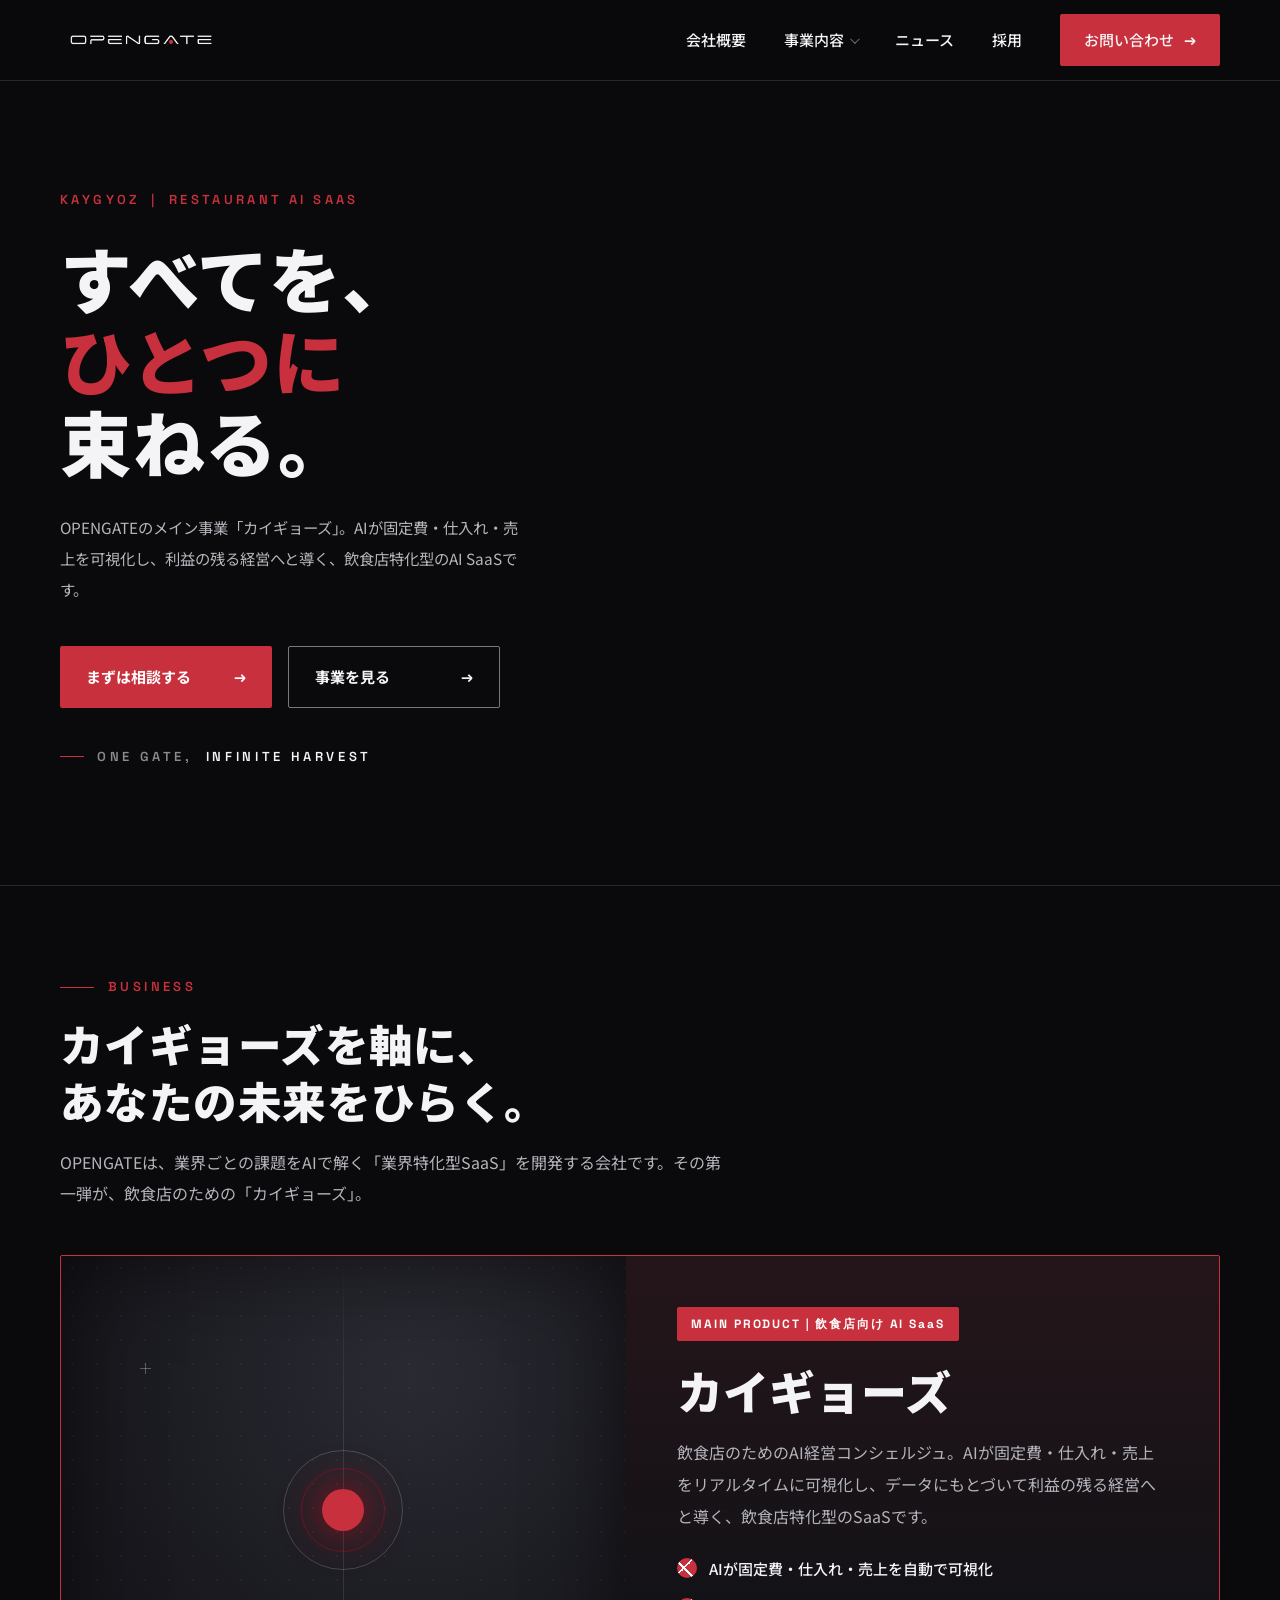
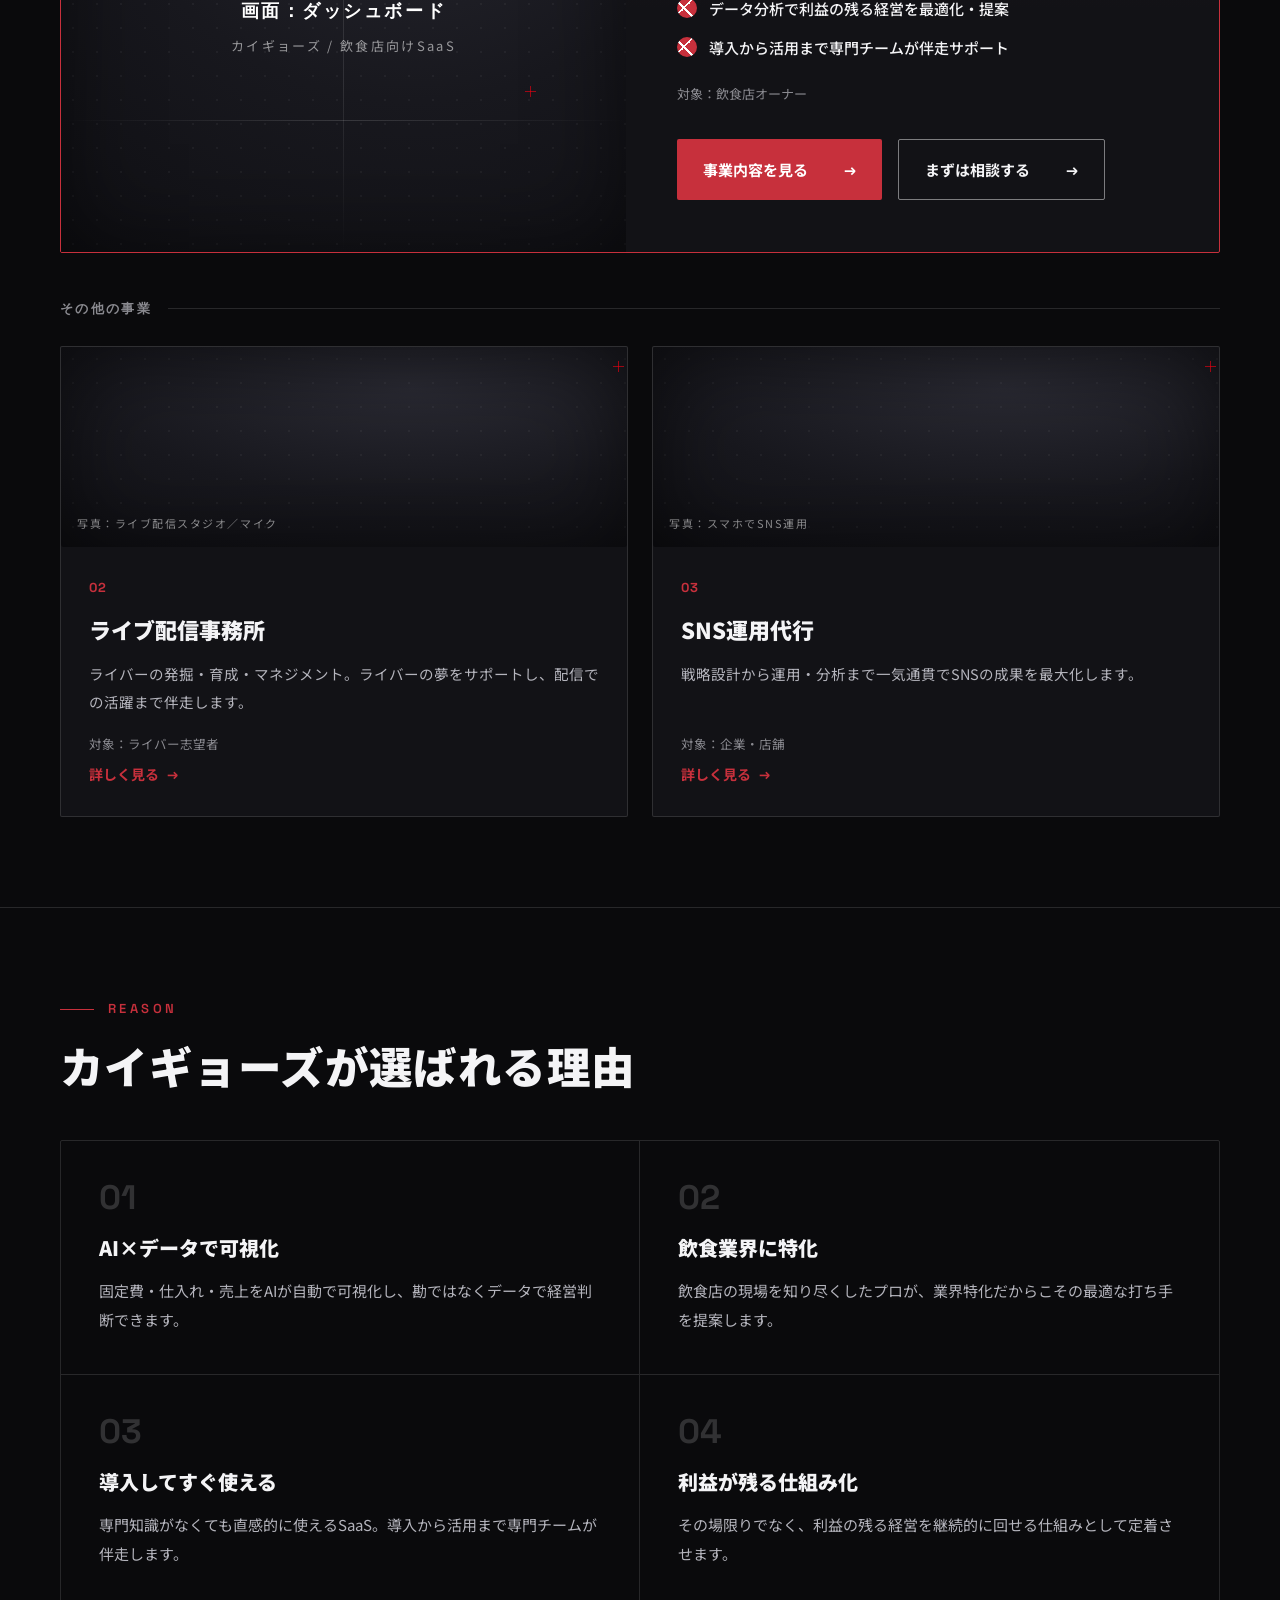
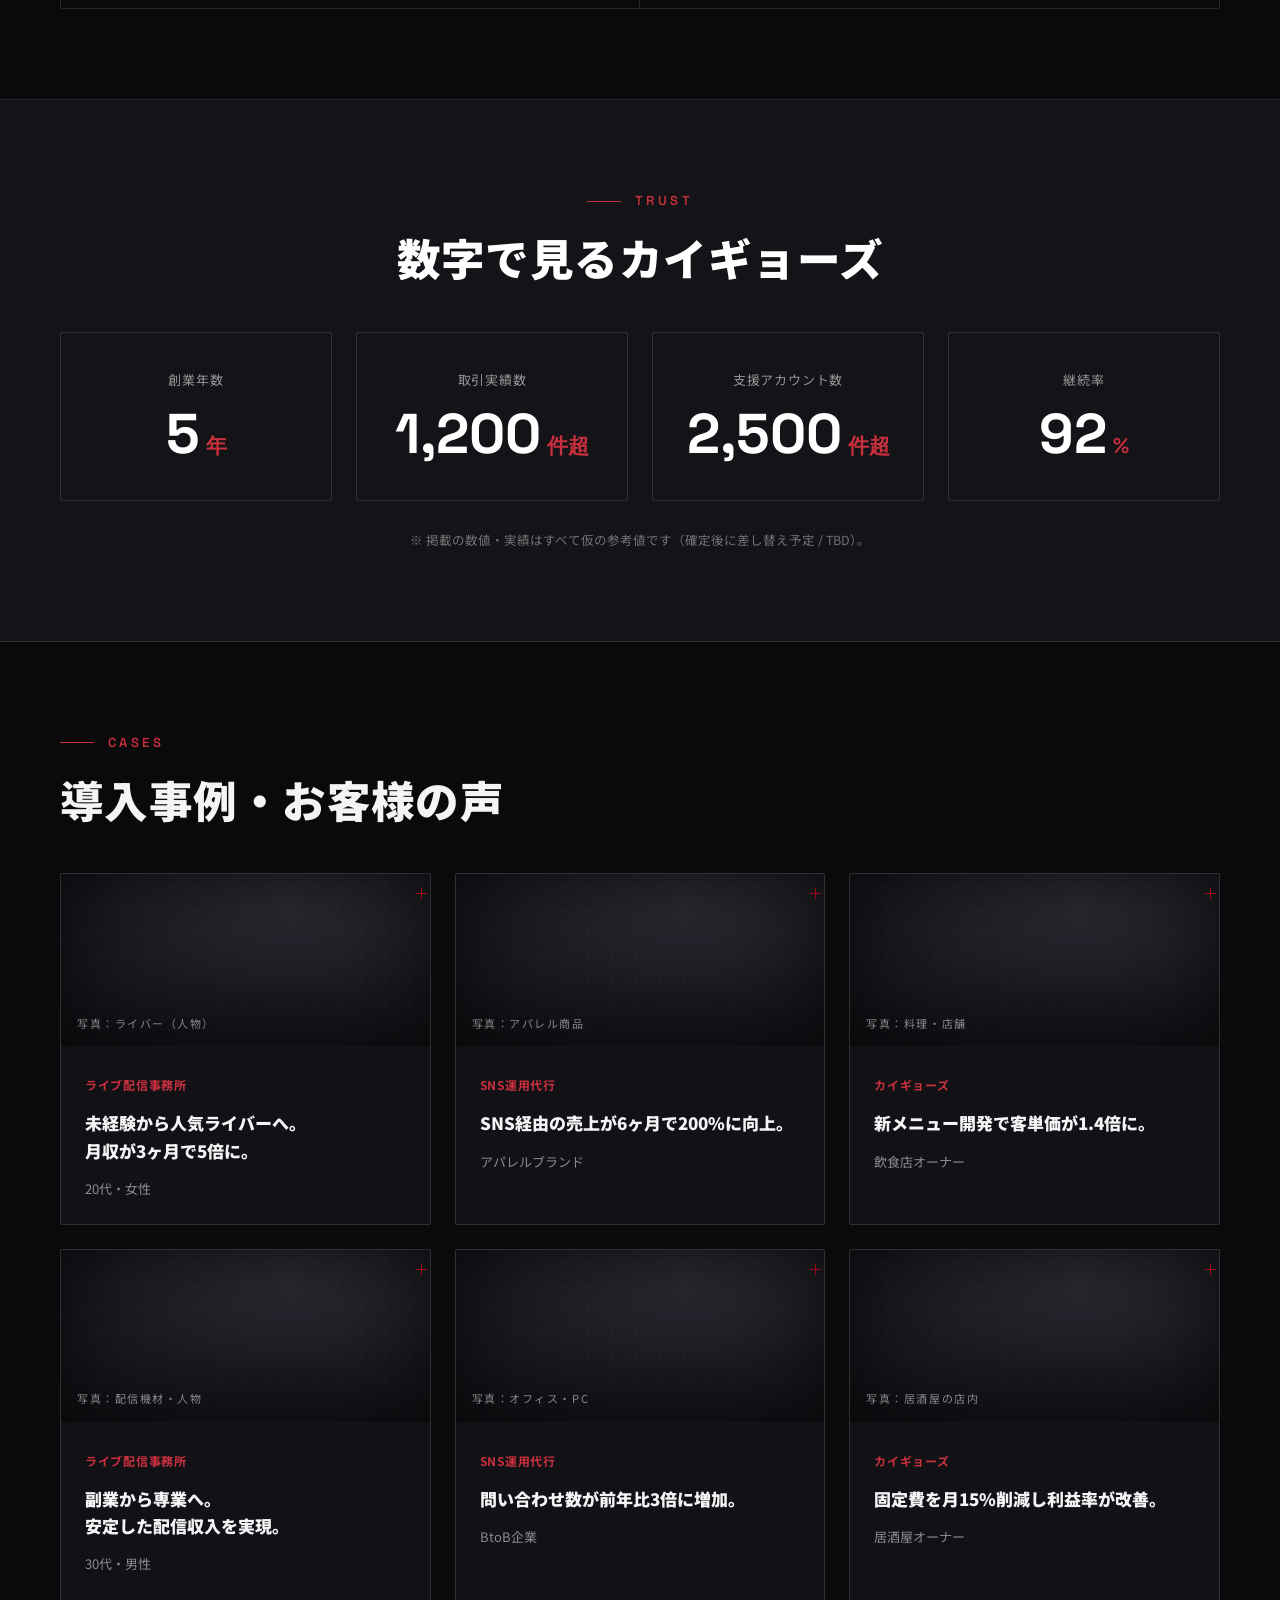
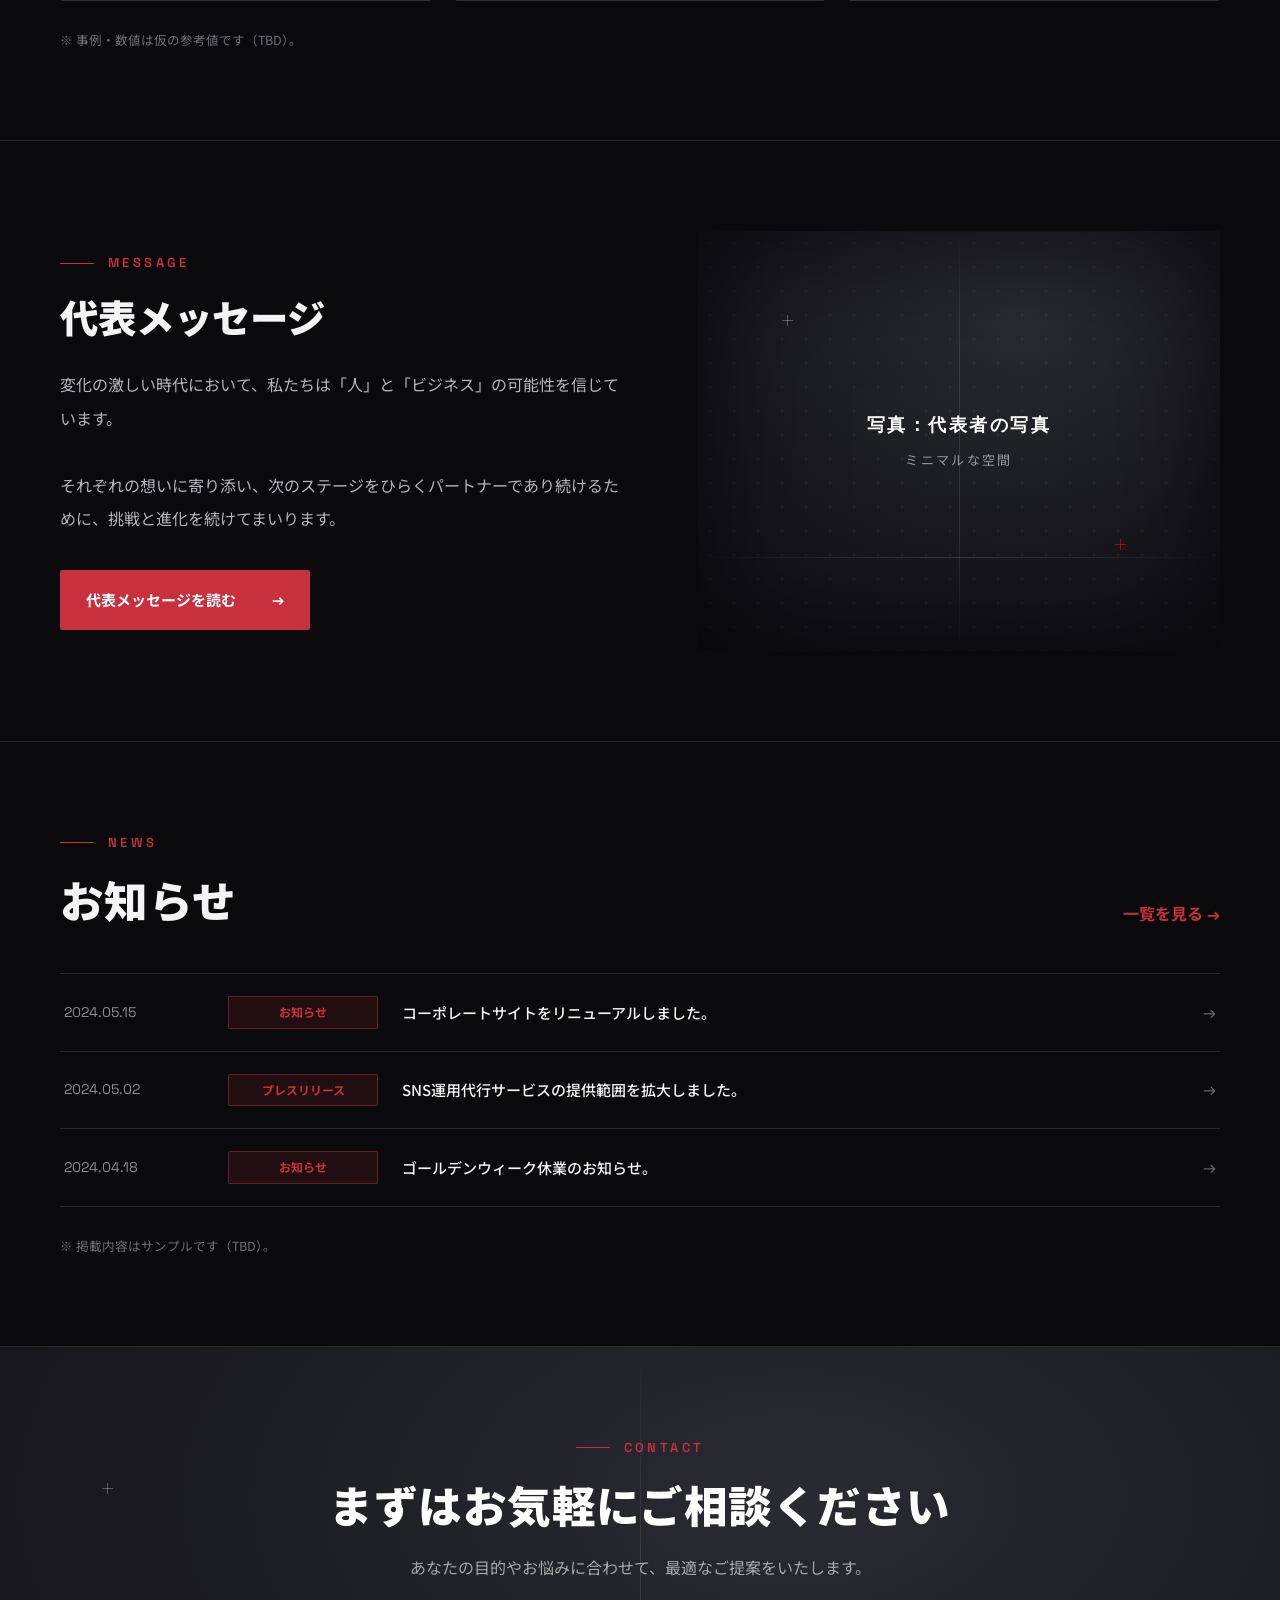
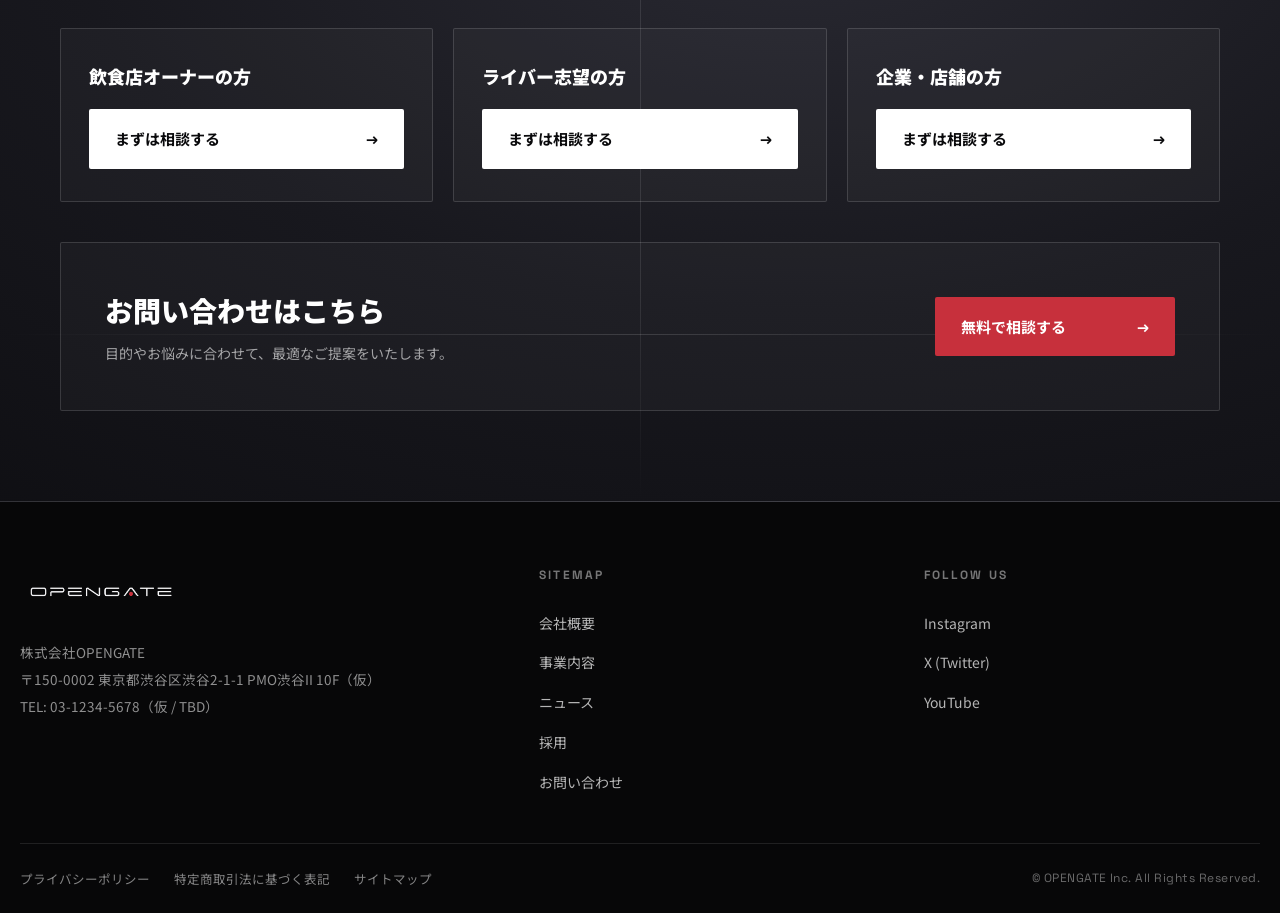
==== commit edb33703: "ヒーローにザクロ演出を実装＋モバイル調整 - 背景canvas：四方八方から点が集合→3D球体ボディ＋3枚の葉に結実 - 集合完了に同期して見出し「すべてを、ひとつに束ねる。」をフェードイン - 心拍" ====
--- a/index.html
+++ b/index.html
@@ -45,26 +45,17 @@
 
 <!-- ============ HERO ============ -->
 <section class="hero">
+  <canvas id="heroCanvas" class="hero-bg" aria-hidden="true"></canvas>
   <div class="wrap grid">
-    <div>
+    <div class="hero-copy">
       <p class="overline plain au" style="margin-bottom:8px;">Kaygyoz ｜ Restaurant AI SaaS</p>
-      <h1 class="au d1">飲食店の、<br>利益が残る<br>経営へ。</h1>
+      <h1 class="au d1">すべてを、<br><span style="color:var(--accent)">ひとつに</span><br>束ねる。</h1>
       <p class="lead au d2">OPENGATEのメイン事業「カイギョーズ」。AIが固定費・仕入れ・売上を可視化し、利益の残る経営へと導く、飲食店特化型のAI SaaSです。</p>
       <div class="cta au d3">
         <a href="contact.html" class="btn btn-primary">まずは相談する <span class="en">→</span></a>
         <a href="#business" class="btn btn-ghost">事業を見る <span class="en">→</span></a>
       </div>
-    </div>
-    <div class="panel au d2" style="animation:heroSlide .9s both ease-out;animation-delay:.15s;">
-      <div class="vline"></div><div class="hline"></div>
-      <span class="cross" style="left:10%;top:14%;"></span>
-      <span class="cross red" style="right:13%;bottom:30%;"></span>
-      <span class="cross" style="right:22%;top:20%;"></span>
-      <div class="panel-center">
-        <div class="gate"><span class="ring"></span><span class="ring r2"></span><span class="core"></span></div>
-        <div class="ptitle">KAYGYOZ</div>
-        <div class="psub">飲食店向け AI SaaS</div>
-      </div>
+      <p class="hero-tag au d3">One Gate, <b>Infinite Harvest</b></p>
     </div>
   </div>
 </section>
--- a/style.css
+++ b/style.css
@@ -91,11 +91,19 @@
   .mobile-nav .btn{display:flex;justify-content:center;margin-top:16px;}
 
   /* ---------- hero ---------- */
-  .hero{position:relative;border-bottom:1px solid var(--line);overflow:hidden;}
+  .hero{position:relative;border-bottom:1px solid var(--line);overflow:hidden;min-height:clamp(580px,82vh,800px);display:flex;align-items:center;}
+  .hero > .wrap{width:100%;}
+  .hero-bg{position:absolute;inset:0;width:100%;height:100%;z-index:0;pointer-events:none;opacity:.8;}
+  .hero-tag{margin-top:38px;display:inline-flex;align-items:center;gap:13px;font-family:'Space Grotesk',sans-serif;font-size:13px;font-weight:600;letter-spacing:.28em;text-transform:uppercase;color:var(--muted2);}
+  .hero-tag::before{content:"";width:24px;height:1px;background:var(--accent);}
+  .hero-tag b{color:var(--ink);font-weight:600;}
   .hero .grid{
-    padding:clamp(56px,8vh,104px) 0 clamp(64px,9vh,112px);
-    display:grid;grid-template-columns:1.05fr 1fr;gap:64px;align-items:center;
-  }
+    position:relative;z-index:1;
+    padding-top:clamp(72px,12vh,140px);
+    padding-bottom:clamp(80px,13vh,160px);
+    display:block;
+  }
+  .hero-copy{max-width:660px;}
   .hero h1{
     font-weight:900;font-size:clamp(44px,5.6vw,76px);line-height:1.14;letter-spacing:.01em;margin:26px 0 0;
     word-break:keep-all;overflow-wrap:break-word;
@@ -256,6 +264,9 @@
   @keyframes heroSlide{from{opacity:0;transform:translateX(28px);}to{opacity:1;transform:translateX(0);}}
   .au{animation:heroUp .8s both ease-out;}
   .au.d1{animation-delay:.08s;}.au.d2{animation-delay:.18s;}.au.d3{animation-delay:.28s;}
+  /* JSが点の集合を制御するとき：集合完了まで見出しを伏せ、集まった瞬間に出す */
+  .hero.prehold .au{opacity:0;animation:none;}
+  .hero.prehold.gathered .au{animation:heroUp .7s both ease-out;}
   .reveal{opacity:0;transform:translateY(28px);transition:opacity .7s ease-out,transform .7s ease-out;}
   .reveal.in{opacity:1;transform:translateY(0);}
 
@@ -296,7 +307,7 @@
     -webkit-mask:linear-gradient(90deg, transparent 42%, #000 100%);
     mask:linear-gradient(90deg, transparent 42%, #000 100%);
   }
-  .phero .inner{padding:clamp(52px,8vh,96px) 0 clamp(48px,7vh,80px);position:relative;z-index:1;}
+  .phero .inner{padding-top:clamp(52px,8vh,96px);padding-bottom:clamp(48px,7vh,80px);position:relative;z-index:1;}
   .breadcrumb{display:flex;flex-wrap:wrap;gap:10px;align-items:center;font-size:12.5px;color:var(--muted2);font-family:'Space Grotesk',sans-serif;margin-bottom:24px;}
   .breadcrumb a{text-decoration:none;color:var(--muted2);transition:color .2s;}
   .breadcrumb a:hover{color:var(--accent);}
@@ -331,15 +342,16 @@
   @media(max-width:920px){.vgrid{grid-template-columns:1fr;}}
 
   /* ---------- contact form ---------- */
-  .formwrap{display:grid;grid-template-columns:1.3fr .9fr;gap:clamp(40px,5vw,72px);align-items:start;}
-  .form{display:flex;flex-direction:column;gap:24px;}
-  .field{display:flex;flex-direction:column;gap:10px;}
+  .formwrap{display:grid;grid-template-columns:1.3fr .9fr;gap:clamp(40px,5vw,72px);align-items:start;min-width:0;}
+  .formwrap>*{min-width:0;}
+  .form{display:flex;flex-direction:column;gap:24px;min-width:0;}
+  .field{display:flex;flex-direction:column;gap:10px;min-width:0;}
   .field > label{font-size:14px;font-weight:700;}
   .field .req{color:var(--accent);font-size:11px;font-weight:700;margin-left:8px;border:1px solid var(--accent);border-radius:2px;padding:2px 6px;}
   .field .opt{color:var(--muted2);font-size:11px;margin-left:8px;}
   .field input,.field select,.field textarea{
     background:var(--card);border:1px solid var(--line);border-radius:2px;color:var(--ink);
-    font-family:inherit;font-size:15px;padding:14px 16px;width:100%;transition:border-color .2s,background .2s;
+    font-family:inherit;font-size:15px;padding:14px 16px;width:100%;min-width:0;max-width:100%;transition:border-color .2s,background .2s;
   }
   .field input::placeholder,.field textarea::placeholder{color:var(--muted3);}
   .field input:focus,.field select:focus,.field textarea:focus{outline:none;border-color:var(--accent);background:#16161B;}
@@ -388,3 +400,63 @@
   .prose p,.prose li{color:var(--muted);font-size:15px;line-height:2;}
   .prose ul,.prose ol{margin:0 0 0 1.4em;}
   .prose li{margin-bottom:8px;}
+
+  /* ============================================================
+     MOBILE FINE-TUNING (<= 760px)
+     ============================================================ */
+  html { overflow-x: hidden; }
+  @media (max-width: 760px) {
+    .hero { min-height: 86vh; }
+    .hero-bg { opacity: .5; }                 /* テキストの可読性優先で背景はやや控えめ */
+    .hero .grid { padding-top: clamp(48px,9vh,88px); padding-bottom: clamp(56px,10vh,96px); }
+    .hero h1 { font-size: clamp(34px,11vw,52px); }
+    .hero .lead { font-size: 15px; line-height: 1.95; margin-top: 22px; }
+    .hero .cta { gap: 12px; margin-top: 32px; }
+    .hero-tag { margin-top: 28px; font-size: 11.5px; letter-spacing: .2em; }
+
+    section.block { padding: clamp(56px,9vh,80px) 0; }
+    .shead { gap: 14px; margin-bottom: 32px; }
+    .shead h2 { font-size: clamp(24px,7vw,34px); }
+    .shead p { font-size: 14.5px; line-height: 1.9; }
+
+    .phero h1 { font-size: clamp(28px,9vw,42px); }
+    .phero p.lead { font-size: 14.5px; line-height: 1.9; margin-top: 16px; }
+
+    /* featured (カイギョーズ) */
+    .feature .fbody { padding: 28px 22px; }
+    .feature h3 { font-size: clamp(24px,7.5vw,34px); }
+    .feature .desc { font-size: 14.5px; }
+    .badge { white-space: normal; line-height: 1.5; font-size: 11px; letter-spacing: .08em; }
+    .pulist li { font-size: 14px; }
+    .pucta .btn { width: 100%; min-width: 0 !important; }
+
+    /* business / cards */
+    .bcard .body { padding: 26px 22px; }
+    .feature .ph, .scard .ph, .ccard .ph, .ph { min-height: 200px; }
+
+    /* trust stats */
+    .stat { padding: 28px 20px; }
+    .stat .val { font-size: clamp(36px,12vw,52px); }
+
+    /* services alternating sections: keep image below text, no rtl gap */
+    .msg { gap: 28px; }
+    .msg[style*="rtl"] { direction: ltr !important; }
+
+    /* contact */
+    .cccard { padding: 26px 22px; }
+    .contact .big { padding: 28px 22px; }
+    .contact .big .btn { width: 100%; }
+
+    /* footer */
+    .fbottom { flex-direction: column; align-items: flex-start; gap: 14px; }
+    .nrow { padding: 18px 2px; }
+    .nrow .ntxt { font-size: 14px; }
+
+    /* logo a touch smaller so header breathes */
+    .logo img { height: 46px; }
+  }
+  @media (max-width: 420px) {
+    .hero h1 { font-size: clamp(30px,10.5vw,44px); }
+    .feature .pucta { flex-direction: column; }
+    .hero .cta .btn { width: 100%; min-width: 0; justify-content: space-between; }
+  }
